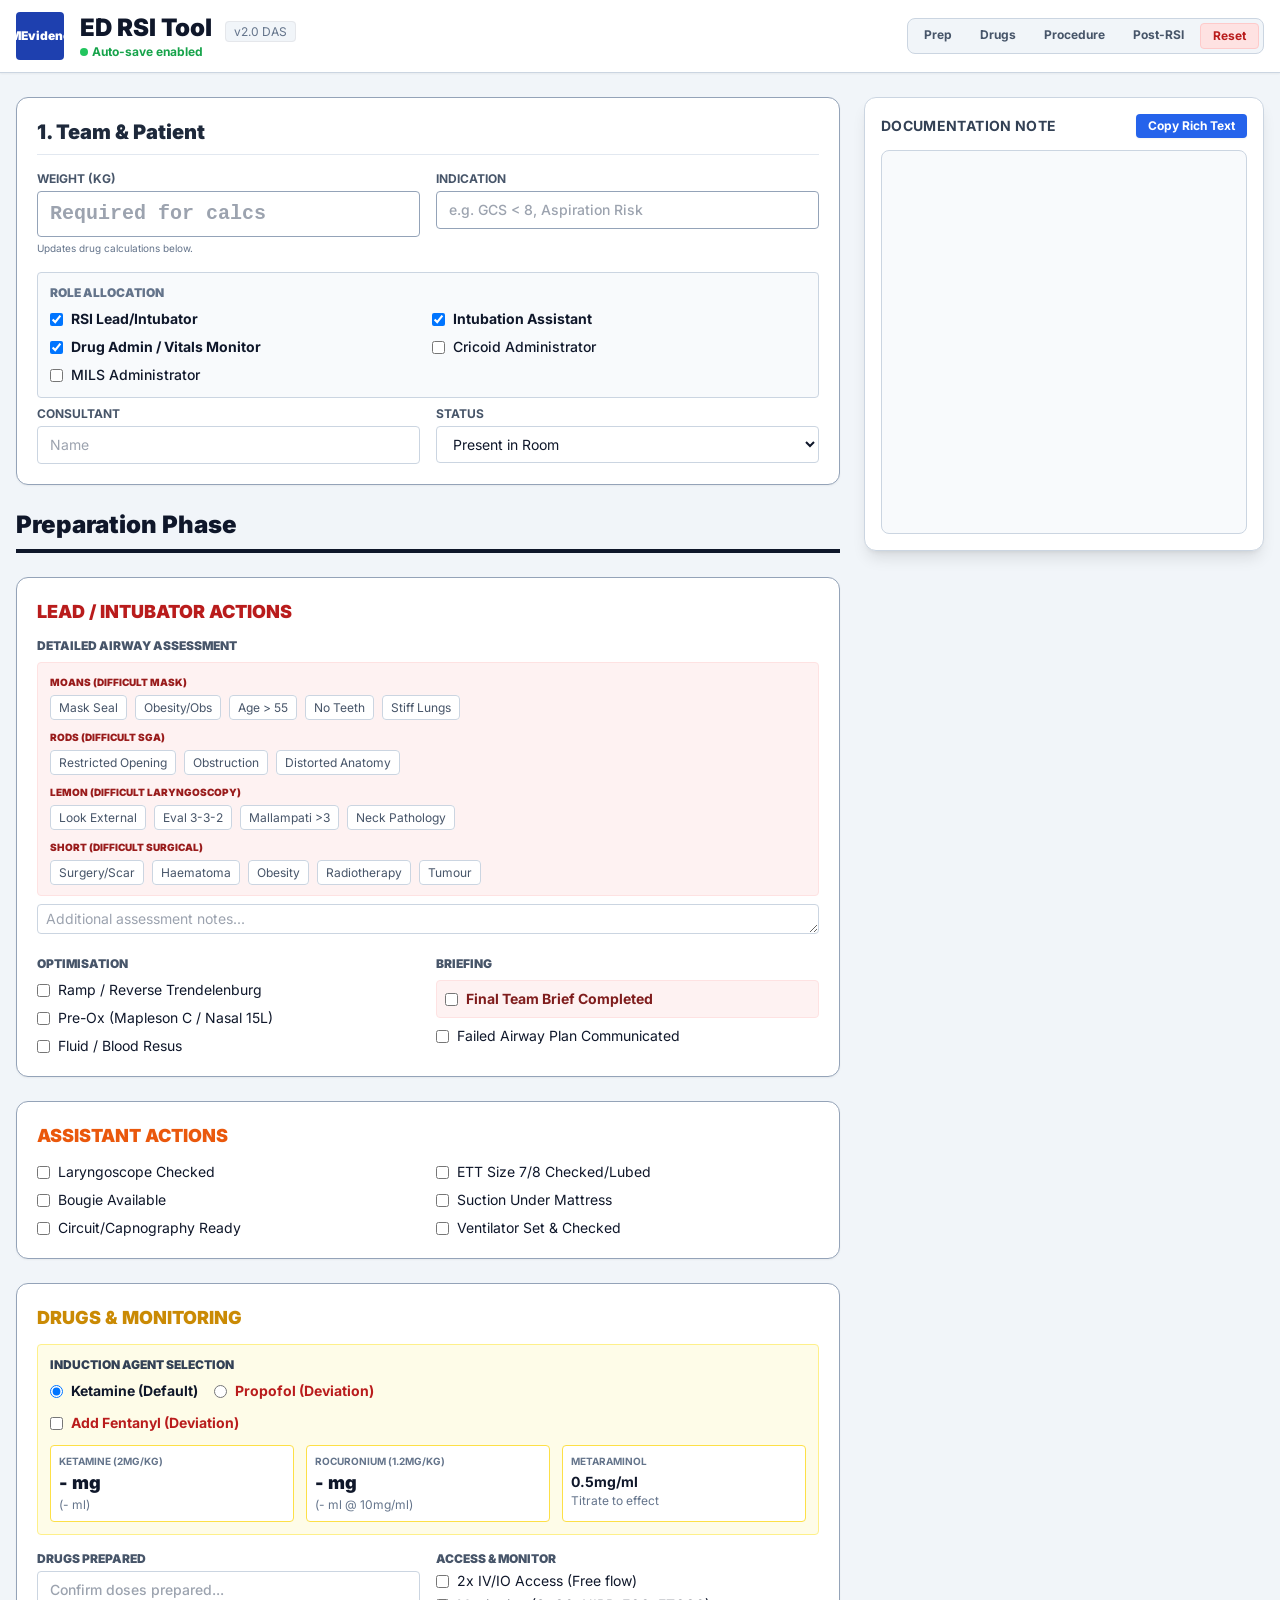
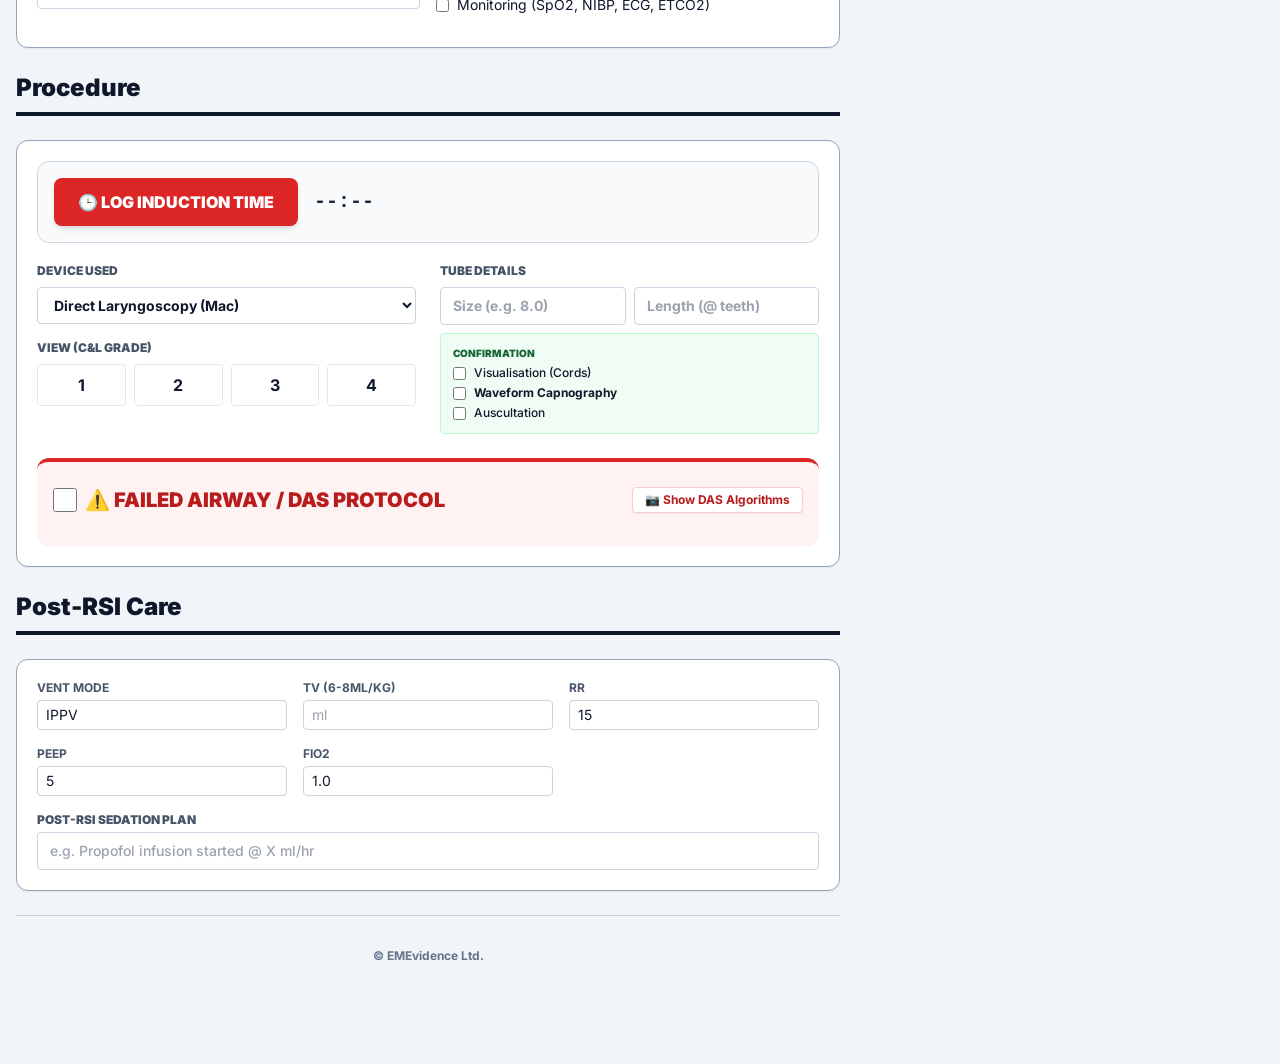
==== rsi-standalone.html @ c64dc811 "feat: add rsi-standalone.html — fully self-contained standalone for SharePoint" ====
<!DOCTYPE html>
<html lang="en-GB">
<head>
    <meta charset="UTF-8">
    <meta name="viewport" content="width=device-width, initial-scale=1.0">
    <title>EMEvidence RSI Documentation Tool v2.0 (DAS 2025)</title>
    
    
    <style>
        body { font-family: 'Inter', sans-serif; }
        /* Custom Scrollbar */
        ::-webkit-scrollbar { width: 8px; }
        ::-webkit-scrollbar-track { background: #f1f1f1; border-radius: 4px; }
        ::-webkit-scrollbar-thumb { background: #64748b; border-radius: 4px; }
        html { scroll-behavior: smooth; }
        
        input, textarea, select { border-color: #94a3b8; outline: none; }
        input:focus, textarea:focus, select:focus { border-color: #2563eb; ring: 2px; box-shadow: 0 0 0 3px rgba(37, 99, 235, 0.2); }

        /* Rich Text Output Styles */
        .rich-output {
            font-family: 'Segoe UI', Tahoma, Geneva, Verdana, sans-serif;
            font-size: 0.85rem;
            line-height: 1.4;
            color: #334155;
            background-color: #f8fafc;
            border: 1px solid #cbd5e1;
            border-radius: 0.5rem;
            padding: 1rem;
            min-height: 24rem;
            overflow-y: auto;
            white-space: pre-wrap; 
        }
        .rich-output strong { font-weight: 800; color: #0f172a; }
        .rich-output u { text-decoration: underline; }

        /* Buttons */
        .std-btn { transition: all 0.1s; border-color: #cbd5e1; background-color: #f8fafc; color: #334155; }
        .std-btn:hover { background-color: #e2e8f0; }
        .std-btn.active { background-color: #2563eb; color: white; border-color: #1d4ed8; font-weight: 800; }

        .toggle-chk:checked + div { background-color: #10b981; color: white; border-color: #059669; }
        .toggle-chk-red:checked + div { background-color: #dc2626; color: white; border-color: #b91c1c; }
        
        /* Time Button */
        .time-btn {
            font-size: 0.75rem;
            padding: 4px 8px;
            border-radius: 4px;
            background: #e2e8f0;
            color: #475569;
            border: 1px solid #cbd5e1;
            cursor: pointer;
            margin-left: 4px;
            display: inline-flex;
            align-items: center;
            gap: 2px;
            transition: all 0.2s;
            font-weight: bold;
        }
        .time-btn:hover { background: #cbd5e1; }
        .time-btn.recorded { background: #dcfce7; color: #166534; border-color: #86efac; font-weight: 800; }

        /* Card Styles matching PDF */
        .card-red { border-left: 8px solid #dc2626; }
        .card-orange { border-left: 8px solid #f97316; }
        .card-yellow { border-left: 8px solid #eab308; }
        .card-blue { border-left: 8px solid #2563eb; }

        /* Custom Checkbox for Airway Grid */
        .airway-chk:checked + span {
            background-color: #fee2e2;
            color: #991b1b;
            border-color: #fca5a5;
            font-weight: bold;
        }

    </style>
<style>

@font-face {
  font-family: 'Inter'; font-style: normal; font-weight: 400 900; font-display: swap;
  src: url('[data-uri]') format('woff2');
  unicode-range: U+0100-02BA, U+02BD-02C5, U+02C7-02CC, U+02CE-02D7, U+02DD-02FF,
    U+0304, U+0308, U+0329, U+1D00-1DBF, U+1E00-1E9F, U+1EF2-1EFF, U+2020,
    U+20A0-20AB, U+20AD-20C0, U+2113, U+2C60-2C7F, U+A720-A7FF;
}
@font-face {
  font-family: 'Inter'; font-style: normal; font-weight: 400 900; font-display: swap;
  src: url('[data-uri]') format('woff2');
  unicode-range: U+0000-00FF, U+0131, U+0152-0153, U+02BB-02BC, U+02C6, U+02DA,
    U+02DC, U+0304, U+0308, U+0329, U+2000-206F, U+20AC, U+2122, U+2191,
    U+2193, U+2212, U+2215, U+FEFF, U+FFFD;
}

*,:after,:before{--tw-border-spacing-x:0;--tw-border-spacing-y:0;--tw-translate-x:0;--tw-translate-y:0;--tw-rotate:0;--tw-skew-x:0;--tw-skew-y:0;--tw-scale-x:1;--tw-scale-y:1;--tw-pan-x: ;--tw-pan-y: ;--tw-pinch-zoom: ;--tw-scroll-snap-strictness:proximity;--tw-gradient-from-position: ;--tw-gradient-via-position: ;--tw-gradient-to-position: ;--tw-ordinal: ;--tw-slashed-zero: ;--tw-numeric-figure: ;--tw-numeric-spacing: ;--tw-numeric-fraction: ;--tw-ring-inset: ;--tw-ring-offset-width:0px;--tw-ring-offset-color:#fff;--tw-ring-color:rgba(59,130,246,.5);--tw-ring-offset-shadow:0 0 #0000;--tw-ring-shadow:0 0 #0000;--tw-shadow:0 0 #0000;--tw-shadow-colored:0 0 #0000;--tw-blur: ;--tw-brightness: ;--tw-contrast: ;--tw-grayscale: ;--tw-hue-rotate: ;--tw-invert: ;--tw-saturate: ;--tw-sepia: ;--tw-drop-shadow: ;--tw-backdrop-blur: ;--tw-backdrop-brightness: ;--tw-backdrop-contrast: ;--tw-backdrop-grayscale: ;--tw-backdrop-hue-rotate: ;--tw-backdrop-invert: ;--tw-backdrop-opacity: ;--tw-backdrop-saturate: ;--tw-backdrop-sepia: ;--tw-contain-size: ;--tw-contain-layout: ;--tw-contain-paint: ;--tw-contain-style: }::backdrop{--tw-border-spacing-x:0;--tw-border-spacing-y:0;--tw-translate-x:0;--tw-translate-y:0;--tw-rotate:0;--tw-skew-x:0;--tw-skew-y:0;--tw-scale-x:1;--tw-scale-y:1;--tw-pan-x: ;--tw-pan-y: ;--tw-pinch-zoom: ;--tw-scroll-snap-strictness:proximity;--tw-gradient-from-position: ;--tw-gradient-via-position: ;--tw-gradient-to-position: ;--tw-ordinal: ;--tw-slashed-zero: ;--tw-numeric-figure: ;--tw-numeric-spacing: ;--tw-numeric-fraction: ;--tw-ring-inset: ;--tw-ring-offset-width:0px;--tw-ring-offset-color:#fff;--tw-ring-color:rgba(59,130,246,.5);--tw-ring-offset-shadow:0 0 #0000;--tw-ring-shadow:0 0 #0000;--tw-shadow:0 0 #0000;--tw-shadow-colored:0 0 #0000;--tw-blur: ;--tw-brightness: ;--tw-contrast: ;--tw-grayscale: ;--tw-hue-rotate: ;--tw-invert: ;--tw-saturate: ;--tw-sepia: ;--tw-drop-shadow: ;--tw-backdrop-blur: ;--tw-backdrop-brightness: ;--tw-backdrop-contrast: ;--tw-backdrop-grayscale: ;--tw-backdrop-hue-rotate: ;--tw-backdrop-invert: ;--tw-backdrop-opacity: ;--tw-backdrop-saturate: ;--tw-backdrop-sepia: ;--tw-contain-size: ;--tw-contain-layout: ;--tw-contain-paint: ;--tw-contain-style: }/*! tailwindcss v3.4.19 | MIT License | https://tailwindcss.com*/*,:after,:before{box-sizing:border-box;border:0 solid #e5e7eb}:after,:before{--tw-content:""}:host,html{line-height:1.5;-webkit-text-size-adjust:100%;-moz-tab-size:4;-o-tab-size:4;tab-size:4;font-family:ui-sans-serif,system-ui,sans-serif,Apple Color Emoji,Segoe UI Emoji,Segoe UI Symbol,Noto Color Emoji;font-feature-settings:normal;font-variation-settings:normal;-webkit-tap-highlight-color:transparent}body{margin:0;line-height:inherit}hr{height:0;color:inherit;border-top-width:1px}abbr:where([title]){-webkit-text-decoration:underline dotted;text-decoration:underline dotted}h1,h2,h3,h4,h5,h6{font-size:inherit;font-weight:inherit}a{color:inherit;text-decoration:inherit}b,strong{font-weight:bolder}code,kbd,pre,samp{font-family:ui-monospace,SFMono-Regular,Menlo,Monaco,Consolas,Liberation Mono,Courier New,monospace;font-feature-settings:normal;font-variation-settings:normal;font-size:1em}small{font-size:80%}sub,sup{font-size:75%;line-height:0;position:relative;vertical-align:baseline}sub{bottom:-.25em}sup{top:-.5em}table{text-indent:0;border-color:inherit;border-collapse:collapse}button,input,optgroup,select,textarea{font-family:inherit;font-feature-settings:inherit;font-variation-settings:inherit;font-size:100%;font-weight:inherit;line-height:inherit;letter-spacing:inherit;color:inherit;margin:0;padding:0}button,select{text-transform:none}button,input:where([type=button]),input:where([type=reset]),input:where([type=submit]){-webkit-appearance:button;background-color:transparent;background-image:none}:-moz-focusring{outline:auto}:-moz-ui-invalid{box-shadow:none}progress{vertical-align:baseline}::-webkit-inner-spin-button,::-webkit-outer-spin-button{height:auto}[type=search]{-webkit-appearance:textfield;outline-offset:-2px}::-webkit-search-decoration{-webkit-appearance:none}::-webkit-file-upload-button{-webkit-appearance:button;font:inherit}summary{display:list-item}blockquote,dd,dl,figure,h1,h2,h3,h4,h5,h6,hr,p,pre{margin:0}fieldset{margin:0}fieldset,legend{padding:0}menu,ol,ul{list-style:none;margin:0;padding:0}dialog{padding:0}textarea{resize:vertical}input::-moz-placeholder,textarea::-moz-placeholder{opacity:1;color:#9ca3af}input::placeholder,textarea::placeholder{opacity:1;color:#9ca3af}[role=button],button{cursor:pointer}:disabled{cursor:default}audio,canvas,embed,iframe,img,object,svg,video{display:block;vertical-align:middle}img,video{max-width:100%;height:auto}[hidden]:where(:not([hidden=until-found])){display:none}.container{width:100%}@media (min-width:640px){.container{max-width:640px}}@media (min-width:768px){.container{max-width:768px}}@media (min-width:1024px){.container{max-width:1024px}}@media (min-width:1280px){.container{max-width:1280px}}@media (min-width:1536px){.container{max-width:1536px}}.sr-only{position:absolute;width:1px;height:1px;padding:0;margin:-1px;overflow:hidden;clip:rect(0,0,0,0);white-space:nowrap;border-width:0}.relative{position:relative}.sticky{position:sticky}.top-0{top:0}.top-24{top:6rem}.z-50{z-index:50}.mx-auto{margin-left:auto;margin-right:auto}.mb-1{margin-bottom:.25rem}.mb-2{margin-bottom:.5rem}.mb-3{margin-bottom:.75rem}.mb-4{margin-bottom:1rem}.mb-5{margin-bottom:1.25rem}.mb-6{margin-bottom:1.5rem}.ml-2{margin-left:.5rem}.mt-1{margin-top:.25rem}.mt-2{margin-top:.5rem}.mt-3{margin-top:.75rem}.mt-6{margin-top:1.5rem}.mt-8{margin-top:2rem}.block{display:block}.flex{display:flex}.grid{display:grid}.hidden{display:none}.h-12{height:3rem}.h-2{height:.5rem}.h-5{height:1.25rem}.h-6{height:1.5rem}.h-auto{height:auto}.w-1\/2{width:50%}.w-12{width:3rem}.w-2{width:.5rem}.w-5{width:1.25rem}.w-6{width:1.5rem}.w-full{width:100%}.flex-1{flex:1 1 0%}@keyframes pulse{50%{opacity:.5}}.animate-pulse{animation:pulse 2s cubic-bezier(.4,0,.6,1) infinite}.cursor-not-allowed{cursor:not-allowed}.cursor-pointer{cursor:pointer}.grid-cols-1{grid-template-columns:repeat(1,minmax(0,1fr))}.grid-cols-2{grid-template-columns:repeat(2,minmax(0,1fr))}.flex-col{flex-direction:column}.flex-wrap{flex-wrap:wrap}.items-center{align-items:center}.justify-center{justify-content:center}.justify-between{justify-content:space-between}.gap-1{gap:.25rem}.gap-2{gap:.5rem}.gap-3{gap:.75rem}.gap-4{gap:1rem}.gap-6{gap:1.5rem}.gap-x-4{-moz-column-gap:1rem;column-gap:1rem}.gap-y-2{row-gap:.5rem}.space-x-1>:not([hidden])~:not([hidden]){--tw-space-x-reverse:0;margin-right:calc(.25rem*var(--tw-space-x-reverse));margin-left:calc(.25rem*(1 - var(--tw-space-x-reverse)))}.space-x-2>:not([hidden])~:not([hidden]){--tw-space-x-reverse:0;margin-right:calc(.5rem*var(--tw-space-x-reverse));margin-left:calc(.5rem*(1 - var(--tw-space-x-reverse)))}.space-y-1>:not([hidden])~:not([hidden]){--tw-space-y-reverse:0;margin-top:calc(.25rem*(1 - var(--tw-space-y-reverse)));margin-bottom:calc(.25rem*var(--tw-space-y-reverse))}.space-y-2>:not([hidden])~:not([hidden]){--tw-space-y-reverse:0;margin-top:calc(.5rem*(1 - var(--tw-space-y-reverse)));margin-bottom:calc(.5rem*var(--tw-space-y-reverse))}.space-y-3>:not([hidden])~:not([hidden]){--tw-space-y-reverse:0;margin-top:calc(.75rem*(1 - var(--tw-space-y-reverse)));margin-bottom:calc(.75rem*var(--tw-space-y-reverse))}.space-y-4>:not([hidden])~:not([hidden]){--tw-space-y-reverse:0;margin-top:calc(1rem*(1 - var(--tw-space-y-reverse)));margin-bottom:calc(1rem*var(--tw-space-y-reverse))}.space-y-6>:not([hidden])~:not([hidden]){--tw-space-y-reverse:0;margin-top:calc(1.5rem*(1 - var(--tw-space-y-reverse)));margin-bottom:calc(1.5rem*var(--tw-space-y-reverse))}.rounded{border-radius:.25rem}.rounded-full{border-radius:9999px}.rounded-lg{border-radius:.5rem}.rounded-xl{border-radius:.75rem}.border{border-width:1px}.border-b{border-bottom-width:1px}.border-b-2{border-bottom-width:2px}.border-b-4{border-bottom-width:4px}.border-l-4{border-left-width:4px}.border-l-8{border-left-width:8px}.border-t{border-top-width:1px}.border-t-4{border-top-width:4px}.border-green-200{--tw-border-opacity:1;border-color:rgb(187 247 208/var(--tw-border-opacity,1))}.border-orange-100{--tw-border-opacity:1;border-color:rgb(255 237 213/var(--tw-border-opacity,1))}.border-orange-500{--tw-border-opacity:1;border-color:rgb(249 115 22/var(--tw-border-opacity,1))}.border-purple-200{--tw-border-opacity:1;border-color:rgb(233 213 255/var(--tw-border-opacity,1))}.border-purple-600{--tw-border-opacity:1;border-color:rgb(147 51 234/var(--tw-border-opacity,1))}.border-red-100{--tw-border-opacity:1;border-color:rgb(254 226 226/var(--tw-border-opacity,1))}.border-red-200{--tw-border-opacity:1;border-color:rgb(254 202 202/var(--tw-border-opacity,1))}.border-red-300{--tw-border-opacity:1;border-color:rgb(252 165 165/var(--tw-border-opacity,1))}.border-red-500{--tw-border-opacity:1;border-color:rgb(239 68 68/var(--tw-border-opacity,1))}.border-red-600{--tw-border-opacity:1;border-color:rgb(220 38 38/var(--tw-border-opacity,1))}.border-slate-200{--tw-border-opacity:1;border-color:rgb(226 232 240/var(--tw-border-opacity,1))}.border-slate-300{--tw-border-opacity:1;border-color:rgb(203 213 225/var(--tw-border-opacity,1))}.border-slate-400{--tw-border-opacity:1;border-color:rgb(148 163 184/var(--tw-border-opacity,1))}.border-slate-900{--tw-border-opacity:1;border-color:rgb(15 23 42/var(--tw-border-opacity,1))}.border-yellow-100{--tw-border-opacity:1;border-color:rgb(254 249 195/var(--tw-border-opacity,1))}.border-yellow-200{--tw-border-opacity:1;border-color:rgb(254 240 138/var(--tw-border-opacity,1))}.border-yellow-300{--tw-border-opacity:1;border-color:rgb(253 224 71/var(--tw-border-opacity,1))}.border-yellow-500{--tw-border-opacity:1;border-color:rgb(234 179 8/var(--tw-border-opacity,1))}.bg-blue-600{--tw-bg-opacity:1;background-color:rgb(37 99 235/var(--tw-bg-opacity,1))}.bg-blue-800{--tw-bg-opacity:1;background-color:rgb(30 64 175/var(--tw-bg-opacity,1))}.bg-green-50{--tw-bg-opacity:1;background-color:rgb(240 253 244/var(--tw-bg-opacity,1))}.bg-green-500{--tw-bg-opacity:1;background-color:rgb(34 197 94/var(--tw-bg-opacity,1))}.bg-green-600{--tw-bg-opacity:1;background-color:rgb(22 163 74/var(--tw-bg-opacity,1))}.bg-purple-50{--tw-bg-opacity:1;background-color:rgb(250 245 255/var(--tw-bg-opacity,1))}.bg-red-100{--tw-bg-opacity:1;background-color:rgb(254 226 226/var(--tw-bg-opacity,1))}.bg-red-50{--tw-bg-opacity:1;background-color:rgb(254 242 242/var(--tw-bg-opacity,1))}.bg-red-600{--tw-bg-opacity:1;background-color:rgb(220 38 38/var(--tw-bg-opacity,1))}.bg-slate-100{--tw-bg-opacity:1;background-color:rgb(241 245 249/var(--tw-bg-opacity,1))}.bg-slate-50{--tw-bg-opacity:1;background-color:rgb(248 250 252/var(--tw-bg-opacity,1))}.bg-white{--tw-bg-opacity:1;background-color:rgb(255 255 255/var(--tw-bg-opacity,1))}.bg-yellow-50{--tw-bg-opacity:1;background-color:rgb(254 252 232/var(--tw-bg-opacity,1))}.p-1{padding:.25rem}.p-2{padding:.5rem}.p-3{padding:.75rem}.p-4{padding:1rem}.p-5{padding:1.25rem}.px-2{padding-left:.5rem;padding-right:.5rem}.px-3{padding-left:.75rem;padding-right:.75rem}.px-4{padding-left:1rem;padding-right:1rem}.px-6{padding-left:1.5rem;padding-right:1.5rem}.py-0\.5{padding-top:.125rem;padding-bottom:.125rem}.py-1{padding-top:.25rem;padding-bottom:.25rem}.py-2{padding-top:.5rem;padding-bottom:.5rem}.py-3{padding-top:.75rem;padding-bottom:.75rem}.py-6{padding-top:1.5rem;padding-bottom:1.5rem}.py-8{padding-top:2rem;padding-bottom:2rem}.pb-10{padding-bottom:2.5rem}.pb-2{padding-bottom:.5rem}.pb-4{padding-bottom:1rem}.pt-2{padding-top:.5rem}.pt-6{padding-top:1.5rem}.text-center{text-align:center}.font-mono{font-family:ui-monospace,SFMono-Regular,Menlo,Monaco,Consolas,Liberation Mono,Courier New,monospace}.text-2xl{font-size:1.5rem;line-height:2rem}.text-\[10px\]{font-size:10px}.text-lg{font-size:1.125rem;line-height:1.75rem}.text-sm{font-size:.875rem;line-height:1.25rem}.text-xl{font-size:1.25rem;line-height:1.75rem}.text-xs{font-size:.75rem;line-height:1rem}.font-black{font-weight:900}.font-bold{font-weight:700}.font-medium{font-weight:500}.font-normal{font-weight:400}.uppercase{text-transform:uppercase}.leading-tight{line-height:1.25}.tracking-wide{letter-spacing:.025em}.text-blue-600{--tw-text-opacity:1;color:rgb(37 99 235/var(--tw-text-opacity,1))}.text-green-600{--tw-text-opacity:1;color:rgb(22 163 74/var(--tw-text-opacity,1))}.text-green-800{--tw-text-opacity:1;color:rgb(22 101 52/var(--tw-text-opacity,1))}.text-orange-500{--tw-text-opacity:1;color:rgb(249 115 22/var(--tw-text-opacity,1))}.text-orange-600{--tw-text-opacity:1;color:rgb(234 88 12/var(--tw-text-opacity,1))}.text-orange-700{--tw-text-opacity:1;color:rgb(194 65 12/var(--tw-text-opacity,1))}.text-purple-600{--tw-text-opacity:1;color:rgb(147 51 234/var(--tw-text-opacity,1))}.text-purple-800{--tw-text-opacity:1;color:rgb(107 33 168/var(--tw-text-opacity,1))}.text-purple-900{--tw-text-opacity:1;color:rgb(88 28 135/var(--tw-text-opacity,1))}.text-red-500{--tw-text-opacity:1;color:rgb(239 68 68/var(--tw-text-opacity,1))}.text-red-600{--tw-text-opacity:1;color:rgb(220 38 38/var(--tw-text-opacity,1))}.text-red-700{--tw-text-opacity:1;color:rgb(185 28 28/var(--tw-text-opacity,1))}.text-red-800{--tw-text-opacity:1;color:rgb(153 27 27/var(--tw-text-opacity,1))}.text-red-900{--tw-text-opacity:1;color:rgb(127 29 29/var(--tw-text-opacity,1))}.text-slate-500{--tw-text-opacity:1;color:rgb(100 116 139/var(--tw-text-opacity,1))}.text-slate-600{--tw-text-opacity:1;color:rgb(71 85 105/var(--tw-text-opacity,1))}.text-slate-700{--tw-text-opacity:1;color:rgb(51 65 85/var(--tw-text-opacity,1))}.text-slate-800{--tw-text-opacity:1;color:rgb(30 41 59/var(--tw-text-opacity,1))}.text-slate-900{--tw-text-opacity:1;color:rgb(15 23 42/var(--tw-text-opacity,1))}.text-white{--tw-text-opacity:1;color:rgb(255 255 255/var(--tw-text-opacity,1))}.text-yellow-600{--tw-text-opacity:1;color:rgb(202 138 4/var(--tw-text-opacity,1))}.text-yellow-700{--tw-text-opacity:1;color:rgb(161 98 7/var(--tw-text-opacity,1))}.underline{text-decoration-line:underline}.antialiased{-webkit-font-smoothing:antialiased;-moz-osx-font-smoothing:grayscale}.opacity-50{opacity:.5}.shadow{--tw-shadow:0 1px 3px 0 rgba(0,0,0,.1),0 1px 2px -1px rgba(0,0,0,.1);--tw-shadow-colored:0 1px 3px 0 var(--tw-shadow-color),0 1px 2px -1px var(--tw-shadow-color)}.shadow,.shadow-lg{box-shadow:var(--tw-ring-offset-shadow,0 0 #0000),var(--tw-ring-shadow,0 0 #0000),var(--tw-shadow)}.shadow-lg{--tw-shadow:0 10px 15px -3px rgba(0,0,0,.1),0 4px 6px -4px rgba(0,0,0,.1);--tw-shadow-colored:0 10px 15px -3px var(--tw-shadow-color),0 4px 6px -4px var(--tw-shadow-color)}.shadow-md{--tw-shadow:0 4px 6px -1px rgba(0,0,0,.1),0 2px 4px -2px rgba(0,0,0,.1);--tw-shadow-colored:0 4px 6px -1px var(--tw-shadow-color),0 2px 4px -2px var(--tw-shadow-color)}.shadow-md,.shadow-sm{box-shadow:var(--tw-ring-offset-shadow,0 0 #0000),var(--tw-ring-shadow,0 0 #0000),var(--tw-shadow)}.shadow-sm{--tw-shadow:0 1px 2px 0 rgba(0,0,0,.05);--tw-shadow-colored:0 1px 2px 0 var(--tw-shadow-color)}.outline{outline-style:solid}.ring{--tw-ring-offset-shadow:var(--tw-ring-inset) 0 0 0 var(--tw-ring-offset-width) var(--tw-ring-offset-color);--tw-ring-shadow:var(--tw-ring-inset) 0 0 0 calc(3px + var(--tw-ring-offset-width)) var(--tw-ring-color);box-shadow:var(--tw-ring-offset-shadow),var(--tw-ring-shadow),var(--tw-shadow,0 0 #0000)}.ring-blue-500{--tw-ring-opacity:1;--tw-ring-color:rgb(59 130 246/var(--tw-ring-opacity,1))}.ring-offset-2{--tw-ring-offset-width:2px}.filter{filter:var(--tw-blur) var(--tw-brightness) var(--tw-contrast) var(--tw-grayscale) var(--tw-hue-rotate) var(--tw-invert) var(--tw-saturate) var(--tw-sepia) var(--tw-drop-shadow)}.transition{transition-property:color,background-color,border-color,text-decoration-color,fill,stroke,opacity,box-shadow,transform,filter,-webkit-backdrop-filter;transition-property:color,background-color,border-color,text-decoration-color,fill,stroke,opacity,box-shadow,transform,filter,backdrop-filter;transition-property:color,background-color,border-color,text-decoration-color,fill,stroke,opacity,box-shadow,transform,filter,backdrop-filter,-webkit-backdrop-filter;transition-timing-function:cubic-bezier(.4,0,.2,1);transition-duration:.15s}.hover\:bg-blue-700:hover{--tw-bg-opacity:1;background-color:rgb(29 78 216/var(--tw-bg-opacity,1))}.hover\:bg-red-100:hover{--tw-bg-opacity:1;background-color:rgb(254 226 226/var(--tw-bg-opacity,1))}.hover\:bg-red-200:hover{--tw-bg-opacity:1;background-color:rgb(254 202 202/var(--tw-bg-opacity,1))}.hover\:bg-red-700:hover{--tw-bg-opacity:1;background-color:rgb(185 28 28/var(--tw-bg-opacity,1))}.hover\:bg-white:hover{--tw-bg-opacity:1;background-color:rgb(255 255 255/var(--tw-bg-opacity,1))}.focus\:ring-2:focus{--tw-ring-offset-shadow:var(--tw-ring-inset) 0 0 0 var(--tw-ring-offset-width) var(--tw-ring-offset-color);--tw-ring-shadow:var(--tw-ring-inset) 0 0 0 calc(2px + var(--tw-ring-offset-width)) var(--tw-ring-color);box-shadow:var(--tw-ring-offset-shadow),var(--tw-ring-shadow),var(--tw-shadow,0 0 #0000)}.focus\:ring-blue-500:focus{--tw-ring-opacity:1;--tw-ring-color:rgb(59 130 246/var(--tw-ring-opacity,1))}.focus\:ring-red-500:focus{--tw-ring-opacity:1;--tw-ring-color:rgb(239 68 68/var(--tw-ring-opacity,1))}.focus\:ring-red-600:focus{--tw-ring-opacity:1;--tw-ring-color:rgb(220 38 38/var(--tw-ring-opacity,1))}.focus\:ring-yellow-500:focus{--tw-ring-opacity:1;--tw-ring-color:rgb(234 179 8/var(--tw-ring-opacity,1))}.active\:scale-95:active{--tw-scale-x:.95;--tw-scale-y:.95;transform:translate(var(--tw-translate-x),var(--tw-translate-y)) rotate(var(--tw-rotate)) skewX(var(--tw-skew-x)) skewY(var(--tw-skew-y)) scaleX(var(--tw-scale-x)) scaleY(var(--tw-scale-y))}@media (min-width:640px){.sm\:w-auto{width:auto}.sm\:grid-cols-2{grid-template-columns:repeat(2,minmax(0,1fr))}.sm\:grid-cols-3{grid-template-columns:repeat(3,minmax(0,1fr))}.sm\:flex-row{flex-direction:row}.sm\:text-left{text-align:left}}@media (min-width:768px){.md\:grid-cols-2{grid-template-columns:repeat(2,minmax(0,1fr))}.md\:text-2xl{font-size:1.5rem;line-height:2rem}}@media (min-width:1024px){.lg\:col-span-5{grid-column:span 5/span 5}.lg\:col-span-7{grid-column:span 7/span 7}.lg\:flex{display:flex}.lg\:grid-cols-12{grid-template-columns:repeat(12,minmax(0,1fr))}}@media (min-width:1280px){.xl\:col-span-4{grid-column:span 4/span 4}.xl\:col-span-8{grid-column:span 8/span 8}}

</style>
</head>
<body class="bg-slate-100 text-slate-900 antialiased pb-10">

    <header class="bg-white shadow-sm sticky top-0 z-50 border-b border-slate-300">
        <div class="container mx-auto px-4 py-3 flex justify-between items-center">
            <div class="flex items-center gap-4">
                <div class="h-12 w-12 bg-blue-800 rounded flex items-center justify-center text-white font-black text-xs">EMEvidence</div>
                <div>
                    <h1 class="text-xl md:text-2xl font-black text-slate-900 leading-tight">ED RSI Tool <span class="text-xs font-normal text-slate-500 bg-slate-100 px-2 py-0.5 rounded border ml-2">v2.0 DAS</span></h1>
                    <p class="text-xs text-green-600 font-bold flex items-center gap-1" id="saveStatus">
                        <span class="w-2 h-2 rounded-full bg-green-500 animate-pulse"></span> Auto-save enabled
                    </p>
                </div>
            </div>
            <nav class="hidden lg:flex space-x-1 bg-slate-100 p-1 rounded-lg text-xs font-bold text-slate-600 border border-slate-300">
                <a href="#sec-prep" class="px-3 py-1 hover:bg-white rounded transition">Prep</a>
                <a href="#sec-drugs" class="px-3 py-1 hover:bg-white rounded transition">Drugs</a>
                <a href="#sec-proc" class="px-3 py-1 hover:bg-white rounded transition">Procedure</a>
                <a href="#sec-post" class="px-3 py-1 hover:bg-white rounded transition">Post-RSI</a>
                <button id="resetData" class="px-3 py-1 bg-red-100 text-red-700 hover:bg-red-200 rounded transition ml-2 border border-red-200">Reset</button>
            </nav>
        </div>
    </header>

    <main class="container mx-auto px-4 py-6">
        <div class="grid grid-cols-1 lg:grid-cols-12 gap-6">
            
            <div class="lg:col-span-7 xl:col-span-8 flex flex-col space-y-6">

                <section class="bg-white p-5 rounded-xl shadow-sm border border-slate-400 card-blue">
                    <h2 class="text-xl font-black text-slate-800 mb-4 border-b border-slate-200 pb-2">1. Team & Patient</h2>
                    
                    <div class="grid grid-cols-1 md:grid-cols-2 gap-4 mb-4">
                        <div>
                            <label class="block text-xs font-bold text-slate-600 uppercase mb-1">Weight (kg)</label>
                            <input type="number" id="weight" class="w-full text-xl font-mono font-black px-3 py-2 border border-slate-400 rounded focus:ring-blue-500" placeholder="Required for calcs">
                            <p class="text-[10px] text-slate-500 mt-1">Updates drug calculations below.</p>
                        </div>
                        <div>
                            <label class="block text-xs font-bold text-slate-600 uppercase mb-1">Indication</label>
                            <input type="text" id="indication" class="w-full px-3 py-2 border border-slate-400 rounded text-sm font-medium" placeholder="e.g. GCS < 8, Aspiration Risk">
                        </div>
                    </div>

                    <div class="bg-slate-50 p-3 rounded border border-slate-300 mb-2">
                        <span class="text-xs font-black text-slate-500 uppercase block mb-2">Role Allocation</span>
                        <div class="grid grid-cols-1 sm:grid-cols-2 gap-2">
                            <label class="flex items-center space-x-2"><input type="checkbox" class="role-chk rounded text-blue-600" value="Team Leader / Intubator" checked><span class="text-sm font-bold">RSI Lead/Intubator</span></label>
                            <label class="flex items-center space-x-2"><input type="checkbox" class="role-chk rounded text-blue-600" value="Intubation Assistant" checked><span class="text-sm font-bold">Intubation Assistant</span></label>
                            <label class="flex items-center space-x-2"><input type="checkbox" class="role-chk rounded text-blue-600" value="Drug Admin / Vitals" checked><span class="text-sm font-bold">Drug Admin / Vitals Monitor</span></label>
                            <label class="flex items-center space-x-2"><input type="checkbox" class="role-chk rounded text-blue-600" value="Cricoid Admin"><span class="text-sm font-medium">Cricoid Administrator</span></label>
                            <label class="flex items-center space-x-2"><input type="checkbox" class="role-chk rounded text-blue-600" value="MILS Admin"><span class="text-sm font-medium">MILS Administrator</span></label>
                        </div>
                    </div>

                    <div class="grid grid-cols-1 md:grid-cols-2 gap-4">
                         <div>
                            <label class="block text-xs font-bold text-slate-600 uppercase mb-1">Consultant</label>
                            <input type="text" id="consultant_name" class="w-full px-3 py-2 border border-slate-300 rounded text-sm" placeholder="Name">
                         </div>
                         <div>
                            <label class="block text-xs font-bold text-slate-600 uppercase mb-1">Status</label>
                            <select id="consultant_status" class="w-full px-3 py-2 border border-slate-300 rounded text-sm bg-white">
                                <option value="Present">Present in Room</option>
                                <option value="Aware">Aware / Fast Bleep</option>
                            </select>
                         </div>
                    </div>
                </section>

                <div id="sec-prep"><h2 class="text-2xl font-black text-slate-900 border-b-4 border-slate-900 pb-2">Preparation Phase</h2></div>

                <section class="bg-white p-5 rounded-xl shadow-sm border border-slate-400 card-red">
                    <h3 class="text-lg font-black text-red-700 mb-3 uppercase">Lead / Intubator Actions</h3>
                    
                    <div class="mb-4">
                        <span class="text-xs font-black text-slate-600 uppercase block mb-2">Detailed Airway Assessment</span>
                        <div class="space-y-3 bg-red-50 p-3 rounded border border-red-100">
                            
                            <div>
                                <span class="text-[10px] font-black text-red-800 uppercase block mb-1">MOANS (Difficult Mask)</span>
                                <div class="flex flex-wrap gap-2">
                                    <label class="cursor-pointer"><input type="checkbox" class="hidden airway-chk" value="Mask Seal"><span class="px-2 py-1 bg-white border border-slate-300 rounded text-xs text-slate-600 transition">Mask Seal</span></label>
                                    <label class="cursor-pointer"><input type="checkbox" class="hidden airway-chk" value="Obesity/Obstruction"><span class="px-2 py-1 bg-white border border-slate-300 rounded text-xs text-slate-600 transition">Obesity/Obs</span></label>
                                    <label class="cursor-pointer"><input type="checkbox" class="hidden airway-chk" value="Age > 55"><span class="px-2 py-1 bg-white border border-slate-300 rounded text-xs text-slate-600 transition">Age > 55</span></label>
                                    <label class="cursor-pointer"><input type="checkbox" class="hidden airway-chk" value="No Teeth"><span class="px-2 py-1 bg-white border border-slate-300 rounded text-xs text-slate-600 transition">No Teeth</span></label>
                                    <label class="cursor-pointer"><input type="checkbox" class="hidden airway-chk" value="Stiff Lungs"><span class="px-2 py-1 bg-white border border-slate-300 rounded text-xs text-slate-600 transition">Stiff Lungs</span></label>
                                </div>
                            </div>

                            <div>
                                <span class="text-[10px] font-black text-red-800 uppercase block mb-1">RODS (Difficult SGA)</span>
                                <div class="flex flex-wrap gap-2">
                                    <label class="cursor-pointer"><input type="checkbox" class="hidden airway-chk" value="Restricted Opening"><span class="px-2 py-1 bg-white border border-slate-300 rounded text-xs text-slate-600 transition">Restricted Opening</span></label>
                                    <label class="cursor-pointer"><input type="checkbox" class="hidden airway-chk" value="Obstruction"><span class="px-2 py-1 bg-white border border-slate-300 rounded text-xs text-slate-600 transition">Obstruction</span></label>
                                    <label class="cursor-pointer"><input type="checkbox" class="hidden airway-chk" value="Distorted Anatomy"><span class="px-2 py-1 bg-white border border-slate-300 rounded text-xs text-slate-600 transition">Distorted Anatomy</span></label>
                                </div>
                            </div>

                            <div>
                                <span class="text-[10px] font-black text-red-800 uppercase block mb-1">LEMON (Difficult Laryngoscopy)</span>
                                <div class="flex flex-wrap gap-2">
                                    <label class="cursor-pointer"><input type="checkbox" class="hidden airway-chk" value="Look Externally"><span class="px-2 py-1 bg-white border border-slate-300 rounded text-xs text-slate-600 transition">Look External</span></label>
                                    <label class="cursor-pointer"><input type="checkbox" class="hidden airway-chk" value="Evaluate 3-3-2"><span class="px-2 py-1 bg-white border border-slate-300 rounded text-xs text-slate-600 transition">Eval 3-3-2</span></label>
                                    <label class="cursor-pointer"><input type="checkbox" class="hidden airway-chk" value="Mallampati > 3"><span class="px-2 py-1 bg-white border border-slate-300 rounded text-xs text-slate-600 transition">Mallampati >3</span></label>
                                    <label class="cursor-pointer"><input type="checkbox" class="hidden airway-chk" value="Neck Pathology"><span class="px-2 py-1 bg-white border border-slate-300 rounded text-xs text-slate-600 transition">Neck Pathology</span></label>
                                </div>
                            </div>

                            <div>
                                <span class="text-[10px] font-black text-red-800 uppercase block mb-1">SHORT (Difficult Surgical)</span>
                                <div class="flex flex-wrap gap-2">
                                    <label class="cursor-pointer"><input type="checkbox" class="hidden airway-chk" value="Surgery/Scarring"><span class="px-2 py-1 bg-white border border-slate-300 rounded text-xs text-slate-600 transition">Surgery/Scar</span></label>
                                    <label class="cursor-pointer"><input type="checkbox" class="hidden airway-chk" value="Haematoma"><span class="px-2 py-1 bg-white border border-slate-300 rounded text-xs text-slate-600 transition">Haematoma</span></label>
                                    <label class="cursor-pointer"><input type="checkbox" class="hidden airway-chk" value="Obesity (Neck)"><span class="px-2 py-1 bg-white border border-slate-300 rounded text-xs text-slate-600 transition">Obesity</span></label>
                                    <label class="cursor-pointer"><input type="checkbox" class="hidden airway-chk" value="Radiotherapy"><span class="px-2 py-1 bg-white border border-slate-300 rounded text-xs text-slate-600 transition">Radiotherapy</span></label>
                                    <label class="cursor-pointer"><input type="checkbox" class="hidden airway-chk" value="Tumour"><span class="px-2 py-1 bg-white border border-slate-300 rounded text-xs text-slate-600 transition">Tumour</span></label>
                                </div>
                            </div>
                        </div>
                        <textarea id="assessment_notes" rows="1" class="w-full mt-2 px-2 py-1 border border-slate-300 rounded text-sm" placeholder="Additional assessment notes..."></textarea>
                    </div>

                    <div class="grid grid-cols-1 sm:grid-cols-2 gap-4">
                        <div class="space-y-2">
                            <span class="text-xs font-black text-slate-600 uppercase block">Optimisation</span>
                            <label class="flex items-center space-x-2"><input type="checkbox" id="opt_pos" class="rounded text-red-600"><span class="text-sm">Ramp / Reverse Trendelenburg</span></label>
                            <label class="flex items-center space-x-2"><input type="checkbox" id="opt_preox" class="rounded text-red-600"><span class="text-sm">Pre-Ox (Mapleson C / Nasal 15L)</span></label>
                            <label class="flex items-center space-x-2"><input type="checkbox" id="opt_fluids" class="rounded text-red-600"><span class="text-sm">Fluid / Blood Resus</span></label>
                        </div>
                        <div class="space-y-2">
                             <span class="text-xs font-black text-slate-600 uppercase block">Briefing</span>
                             <label class="flex items-center space-x-2 bg-red-50 p-2 rounded border border-red-100"><input type="checkbox" id="brief_complete" class="rounded text-red-600"><span class="text-sm font-bold text-red-900">Final Team Brief Completed</span></label>
                             <label class="flex items-center space-x-2"><input type="checkbox" id="brief_plan" class="rounded text-red-600"><span class="text-sm">Failed Airway Plan Communicated</span></label>
                        </div>
                    </div>
                </section>

                <section class="bg-white p-5 rounded-xl shadow-sm border border-slate-400 card-orange">
                    <h3 class="text-lg font-black text-orange-600 mb-3 uppercase">Assistant Actions</h3>
                    <div class="grid grid-cols-2 gap-y-2 gap-x-4">
                        <label class="flex items-center space-x-2"><input type="checkbox" id="kit_laryngo" class="rounded text-orange-500"><span class="text-sm">Laryngoscope Checked</span></label>
                        <label class="flex items-center space-x-2"><input type="checkbox" id="kit_ett" class="rounded text-orange-500"><span class="text-sm">ETT Size 7/8 Checked/Lubed</span></label>
                        <label class="flex items-center space-x-2"><input type="checkbox" id="kit_bougie" class="rounded text-orange-500"><span class="text-sm">Bougie Available</span></label>
                        <label class="flex items-center space-x-2"><input type="checkbox" id="kit_suction" class="rounded text-orange-500"><span class="text-sm">Suction Under Mattress</span></label>
                        <label class="flex items-center space-x-2"><input type="checkbox" id="kit_circuit" class="rounded text-orange-500"><span class="text-sm">Circuit/Capnography Ready</span></label>
                        <label class="flex items-center space-x-2"><input type="checkbox" id="kit_vent" class="rounded text-orange-500"><span class="text-sm">Ventilator Set & Checked</span></label>
                    </div>
                </section>

                <section id="sec-drugs" class="bg-white p-5 rounded-xl shadow-sm border border-slate-400 card-yellow">
                    <h3 class="text-lg font-black text-yellow-600 mb-3 uppercase">Drugs & Monitoring</h3>
                    
                    <div class="bg-yellow-50 p-3 rounded border border-yellow-200 mb-4">
                        <div class="flex justify-between items-center mb-2">
                             <span class="text-xs font-black text-slate-700 uppercase">Induction Agent Selection</span>
                        </div>
                        
                        <div class="flex gap-4 mb-3">
                            <label class="flex items-center space-x-2 cursor-pointer">
                                <input type="radio" name="induction_agent" value="Ketamine" checked class="text-yellow-600 focus:ring-yellow-500">
                                <span class="font-bold text-sm">Ketamine (Default)</span>
                            </label>
                            <label class="flex items-center space-x-2 cursor-pointer">
                                <input type="radio" name="induction_agent" value="Propofol" class="text-red-600 focus:ring-red-500">
                                <span class="font-bold text-sm text-red-700">Propofol (Deviation)</span>
                            </label>
                        </div>
                        
                        <div class="mb-3">
                            <label class="flex items-center space-x-2 cursor-pointer">
                                <input type="checkbox" id="use_fentanyl" class="text-red-600 focus:ring-red-500 rounded">
                                <span class="font-bold text-sm text-red-700">Add Fentanyl (Deviation)</span>
                            </label>
                        </div>

                        <div id="deviation_box" class="hidden bg-red-100 border-l-4 border-red-600 p-3 mb-3">
                            <p class="text-xs font-black text-red-800 uppercase mb-1">⚠️ Guideline Deviation Required</p>
                            <p class="text-xs text-red-700 mb-2">You are using non-standard drugs (Propofol/Fentanyl). Please justify.</p>
                            <input type="text" id="deviation_reason" class="w-full px-2 py-1 border border-red-300 rounded text-sm" placeholder="Reason (e.g. HTN, high ICP, allergy)...">
                        </div>

                        <div class="grid grid-cols-1 sm:grid-cols-3 gap-3">
                            <div class="bg-white p-2 rounded border border-yellow-300">
                                <span class="block text-[10px] text-slate-500 font-bold uppercase" id="lbl_agent">Ketamine (2mg/kg)</span>
                                <span id="calc_agent" class="text-lg font-black text-slate-900">- mg</span>
                                <span id="vol_agent" class="text-xs text-slate-500 block">(- ml)</span>
                            </div>
                            <div class="bg-white p-2 rounded border border-yellow-300">
                                <span class="block text-[10px] text-slate-500 font-bold uppercase">Rocuronium (1.2mg/kg)</span>
                                <span id="calc_roc" class="text-lg font-black text-slate-900">- mg</span>
                                <span id="vol_roc" class="text-xs text-slate-500 block">(- ml @ 10mg/ml)</span>
                            </div>
                            <div class="bg-white p-2 rounded border border-yellow-300">
                                <span class="block text-[10px] text-slate-500 font-bold uppercase">Metaraminol</span>
                                <span class="text-sm font-bold text-slate-900">0.5mg/ml</span>
                                <span class="text-xs text-slate-500 block">Titrate to effect</span>
                            </div>
                        </div>
                    </div>

                    <div class="grid grid-cols-1 sm:grid-cols-2 gap-4 mb-3">
                         <div>
                             <span class="text-xs font-black text-slate-600 uppercase block mb-1">Drugs Prepared</span>
                             <input type="text" id="drugs_given" class="w-full px-3 py-2 border border-slate-300 rounded text-sm font-medium" placeholder="Confirm doses prepared...">
                         </div>
                         <div>
                            <span class="text-xs font-black text-slate-600 uppercase block mb-1">Access & Monitor</span>
                            <div class="space-y-1">
                                <label class="flex items-center space-x-2"><input type="checkbox" id="mon_iv" class="rounded text-yellow-600"><span class="text-sm">2x IV/IO Access (Free flow)</span></label>
                                <label class="flex items-center space-x-2"><input type="checkbox" id="mon_obs" class="rounded text-yellow-600"><span class="text-sm">Monitoring (SpO2, NIBP, ECG, ETCO2)</span></label>
                            </div>
                        </div>
                    </div>
                </section>

                <div id="sec-proc"><h2 class="text-2xl font-black text-slate-900 border-b-4 border-slate-900 pb-2">Procedure</h2></div>

                <section class="bg-white p-5 rounded-xl shadow-sm border border-slate-400">
                    
                    <div class="mb-5 flex flex-col sm:flex-row gap-4 items-center bg-slate-50 p-4 rounded-xl border border-slate-300">
                        <button id="btn-induction-time" class="w-full sm:w-auto py-3 px-6 bg-red-600 hover:bg-red-700 text-white font-black rounded-lg shadow-md active:scale-95 transition">
                            🕒 LOG INDUCTION TIME
                        </button>
                        <div class="flex-1 text-center sm:text-left">
                            <span id="display_induction_time" class="text-xl font-mono font-bold text-slate-800">--:--</span>
                        </div>
                    </div>

                    <div class="grid grid-cols-1 md:grid-cols-2 gap-6 mb-5">
                        <div class="space-y-4">
                            <div>
                                <span class="text-xs font-black text-slate-600 uppercase block mb-2">Device Used</span>
                                <select id="device_type" class="w-full px-3 py-2 border border-slate-300 rounded text-sm font-bold bg-white">
                                    <option value="Direct Laryngoscopy (Mac)">Direct Laryngoscopy (Mac)</option>
                                    <option value="Video - Standard Geometry">Video - Standard Geometry</option>
                                    <option value="Video - Hyperangulated">Video - Hyperangulated</option>
                                </select>
                            </div>
                            <div>
                                <span class="text-xs font-black text-slate-600 uppercase block mb-2">View (C&L Grade)</span>
                                <div class="flex gap-2">
                                    <label class="cursor-pointer flex-1"><input type="radio" name="cl_grade" value="1" class="sr-only toggle-chk"><div class="text-center py-2 border rounded font-bold transition">1</div></label>
                                    <label class="cursor-pointer flex-1"><input type="radio" name="cl_grade" value="2" class="sr-only toggle-chk"><div class="text-center py-2 border rounded font-bold transition">2</div></label>
                                    <label class="cursor-pointer flex-1"><input type="radio" name="cl_grade" value="3" class="sr-only toggle-chk"><div class="text-center py-2 border rounded font-bold transition">3</div></label>
                                    <label class="cursor-pointer flex-1"><input type="radio" name="cl_grade" value="4" class="sr-only toggle-chk"><div class="text-center py-2 border rounded font-bold transition">4</div></label>
                                </div>
                            </div>
                        </div>
                        <div>
                             <span class="text-xs font-black text-slate-600 uppercase block mb-2">Tube Details</span>
                             <div class="flex gap-2 mb-2">
                                 <input type="text" id="tube_size" class="w-1/2 px-3 py-2 border border-slate-300 rounded text-sm font-bold" placeholder="Size (e.g. 8.0)">
                                 <input type="text" id="tube_length" class="w-1/2 px-3 py-2 border border-slate-300 rounded text-sm font-bold" placeholder="Length (@ teeth)">
                             </div>
                             <div class="bg-green-50 p-3 rounded border border-green-200">
                                <h4 class="text-[10px] font-black text-green-800 uppercase mb-1">Confirmation</h4>
                                <div class="space-y-1">
                                     <label class="flex items-center space-x-2"><input type="checkbox" id="conf_vis" class="rounded text-green-600"><span class="text-xs font-medium">Visualisation (Cords)</span></label>
                                     <label class="flex items-center space-x-2"><input type="checkbox" id="conf_etco2" class="rounded text-green-600"><span class="text-xs font-bold">Waveform Capnography</span></label>
                                     <label class="flex items-center space-x-2"><input type="checkbox" id="conf_ausc" class="rounded text-green-600"><span class="text-xs font-medium">Auscultation</span></label>
                                </div>
                            </div>
                        </div>
                    </div>


                    <div class="border-t-4 border-red-600 pt-6 mt-6 bg-red-50 p-4 rounded-xl">
                        <div class="flex justify-between items-center mb-4">
                            <label class="flex items-center space-x-2 cursor-pointer">
                                <input type="checkbox" id="failed_airway" class="w-6 h-6 text-red-600 rounded focus:ring-red-600">
                                <span class="text-xl font-black text-red-700 uppercase">⚠️ Failed Airway / DAS Protocol</span>
                            </label>
                            <button id="toggleAlgoImages" class="text-xs bg-white border border-red-200 text-red-700 font-bold px-3 py-1 rounded shadow-sm hover:bg-red-100">
                                📷 Show DAS Algorithms
                            </button>
                        </div>

                        <div id="algoImages" class="hidden grid grid-cols-1 gap-4 mb-6 border-b-2 border-red-200 pb-4">
                            <div class="bg-white p-2 rounded shadow">
                                <h4 class="font-bold text-center text-slate-700 mb-1">Plan A</h4>
                                <img src="das_plan_a.png" onerror="this.style.display=\'none\'" alt="DAS Plan A" class="w-full h-auto rounded">
                            </div>
                            <div class="bg-white p-2 rounded shadow">
                                <h4 class="font-bold text-center text-slate-700 mb-1">Plan B/C/D</h4>
                                <img src="das_plan_b_c_d.png" onerror="this.style.display=\'none\'" alt="DAS Plan B C D" class="w-full h-auto rounded">
                            </div>
                        </div>

                        <div id="failed_airway_details" class="hidden space-y-4">
                            
                            <div class="bg-white p-3 rounded border-l-8 border-red-500 shadow-sm">
                                <h4 class="font-black text-red-800 uppercase text-sm mb-2">Plan A: Tracheal Intubation (Max 3+1 Attempts)</h4>
                                <div class="grid grid-cols-1 md:grid-cols-2 gap-2 text-sm">
                                    <label class="flex items-center space-x-2"><input type="checkbox" id="das_opt_nmba" class="das-chk rounded text-red-500"><span class="font-medium">Full Neuromuscular Blockade</span></label>
                                    <label class="flex items-center space-x-2"><input type="checkbox" id="das_opt_video" class="das-chk rounded text-red-500"><span class="font-medium">Videolaryngoscopy Used</span></label>
                                    <label class="flex items-center space-x-2"><input type="checkbox" id="das_opt_elm" class="das-chk rounded text-red-500"><span class="font-medium">Ext. Laryngeal Manipulation / Remove Cricoid</span></label>
                                    <label class="flex items-center space-x-2"><input type="checkbox" id="das_opt_bougie" class="das-chk rounded text-red-500"><span class="font-medium">Bougie / Stylet Used</span></label>
                                </div>
                                <div class="mt-3 pt-2 border-t border-red-100">
                                    <label class="flex items-center space-x-2 cursor-pointer">
                                        <input type="checkbox" id="plan_a_failed_confirm" class="w-5 h-5 text-red-700 rounded">
                                        <span class="font-bold text-red-700">❌ Plan A FAILED (Declare Failed Intubation)</span>
                                    </label>
                                </div>
                            </div>

                            <div id="box_plan_b" class="hidden bg-white p-3 rounded border-l-8 border-orange-500 shadow-sm">
                                <h4 class="font-black text-orange-700 uppercase text-sm mb-2">Plan B: SAD Rescue (Max 3 Attempts)</h4>
                                <p class="text-xs text-slate-500 mb-2">Goal: Oxygenation. Use 2nd Gen Device.</p>
                                <div class="grid grid-cols-1 md:grid-cols-2 gap-2 text-sm mb-2">
                                    <input type="text" id="das_sad_type" class="px-2 py-1 border rounded" placeholder="Device Used (e.g. iGel)">
                                    <input type="text" id="das_sad_size" class="px-2 py-1 border rounded" placeholder="Size">
                                </div>
                                <label class="flex items-center space-x-2 mb-2"><input type="checkbox" id="das_sad_conf" class="das-chk rounded text-orange-500"><span class="font-bold text-sm">Ventilation Confirmed (CO2 + Visual)</span></label>
                                
                                <div class="mt-2 pt-2 border-t border-orange-100">
                                    <label class="flex items-center space-x-2 cursor-pointer">
                                        <input type="checkbox" id="plan_b_failed_confirm" class="w-5 h-5 text-orange-700 rounded">
                                        <span class="font-bold text-orange-700">❌ Plan B FAILED (Declare Failed SAD)</span>
                                    </label>
                                </div>
                            </div>

                            <div id="box_plan_c" class="hidden bg-white p-3 rounded border-l-8 border-yellow-500 shadow-sm">
                                <h4 class="font-black text-yellow-700 uppercase text-sm mb-2">Plan C: Facemask Ventilation</h4>
                                <div class="grid grid-cols-1 gap-2 text-sm mb-2">
                                    <label class="flex items-center space-x-2"><input type="checkbox" id="das_c_2person" class="das-chk rounded text-yellow-600"><span class="font-medium">Two-Person Technique</span></label>
                                    <label class="flex items-center space-x-2"><input type="checkbox" id="das_c_adjuncts" class="das-chk rounded text-yellow-600"><span class="font-medium">Adjuncts (OPA/NPA)</span></label>
                                </div>
                                <div class="mt-2 pt-2 border-t border-yellow-100">
                                    <label class="flex items-center space-x-2 cursor-pointer">
                                        <input type="checkbox" id="plan_c_failed_confirm" class="w-5 h-5 text-yellow-700 rounded">
                                        <span class="font-bold text-yellow-700">❌ Plan C FAILED (CICO - Declare Emergency)</span>
                                    </label>
                                </div>
                            </div>

                            <div id="box_plan_d" class="hidden bg-white p-3 rounded border-l-8 border-purple-600 shadow-sm">
                                <h4 class="font-black text-purple-800 uppercase text-sm mb-2">Plan D: eFONA</h4>
                                <div class="bg-purple-50 p-2 rounded border border-purple-200 mb-2">
                                    <p class="text-sm font-bold text-purple-900">EQUIPMENT: Scalpel (Size 10), Bougie, Tube (6.0 mm)</p>
                                </div>
                                <div class="grid grid-cols-1 gap-2 text-sm">
                                    <label class="flex items-center space-x-2"><input type="checkbox" id="das_d_neck" class="das-chk rounded text-purple-600"><span class="font-medium">Neck Extended</span></label>
                                    <label class="flex items-center space-x-2"><input type="checkbox" id="das_d_inc" class="das-chk rounded text-purple-600"><span class="font-medium">Incision & Bougie Inserted</span></label>
                                    <label class="flex items-center space-x-2"><input type="checkbox" id="das_d_tube" class="das-chk rounded text-purple-600"><span class="font-medium">Tube 6.0mm Railroaded</span></label>
                                    <label class="flex items-center space-x-2"><input type="checkbox" id="das_d_conf" class="das-chk rounded text-purple-600"><span class="font-bold">Ventilation Confirmed</span></label>
                                </div>
                            </div>

                        </div>
                    </div>

                </section>

                <div id="sec-post"><h2 class="text-2xl font-black text-slate-900 border-b-4 border-slate-900 pb-2">Post-RSI Care</h2></div>

                <section class="bg-white p-5 rounded-xl shadow-sm border border-slate-400">
                    <div class="grid grid-cols-1 sm:grid-cols-3 gap-4 mb-4">
                         <div><label class="block text-xs font-bold text-slate-600 uppercase mb-1">Vent Mode</label><input type="text" id="vent_mode" class="w-full px-2 py-1 border border-slate-300 rounded text-sm" value="IPPV"></div>
                         <div><label class="block text-xs font-bold text-slate-600 uppercase mb-1">TV (6-8ml/kg)</label><input type="text" id="vent_tv" class="w-full px-2 py-1 border border-slate-300 rounded text-sm" placeholder="ml"></div>
                         <div><label class="block text-xs font-bold text-slate-600 uppercase mb-1">RR</label><input type="text" id="vent_rr" class="w-full px-2 py-1 border border-slate-300 rounded text-sm" value="15"></div>
                         <div><label class="block text-xs font-bold text-slate-600 uppercase mb-1">PEEP</label><input type="text" id="vent_peep" class="w-full px-2 py-1 border border-slate-300 rounded text-sm" value="5"></div>
                         <div><label class="block text-xs font-bold text-slate-600 uppercase mb-1">FiO2</label><input type="text" id="vent_fio2" class="w-full px-2 py-1 border border-slate-300 rounded text-sm" value="1.0"></div>
                    </div>
                    
                    <div>
                        <span class="text-xs font-black text-slate-600 uppercase block mb-1">Post-RSI Sedation Plan</span>
                        <input type="text" id="post_sedation" class="w-full px-3 py-2 border border-slate-300 rounded text-sm font-medium" placeholder="e.g. Propofol infusion started @ X ml/hr">
                    </div>
                </section>

                <footer class="mt-8 py-8 text-center border-t border-slate-300">
                    <p class="text-xs text-slate-500 font-bold mb-1">&copy; EMEvidence Ltd.</p>
                </footer>
            </div>

            <div class="lg:col-span-5 xl:col-span-4 relative">
                <div class="sticky top-24 space-y-6">
                    <section class="bg-white p-4 rounded-xl shadow-lg border border-slate-300">
                        <div class="flex justify-between items-center mb-3">
                            <h2 class="text-sm font-bold text-slate-700 uppercase tracking-wide">Documentation Note</h2>
                            <button id="copyNote" class="px-3 py-1 text-xs font-bold bg-blue-600 text-white rounded hover:bg-blue-700 transition shadow-sm">Copy Rich Text</button>
                        </div>
                        <div id="rsiNoteOutput" contenteditable="true" class="rich-output focus:ring-2 ring-blue-500 ring-offset-2"></div>
                    </section>
                </div>
            </div>

        </div>
    </main>

    <script>

    // Safe storage: uses localStorage when available, falls back to in-memory
    // (localStorage is blocked in sandboxed iframes like SharePoint's srcdoc)
    const _storage = (() => {
        const mem = {};
        try {
            localStorage.setItem('__test__', '1');
            localStorage.removeItem('__test__');
            return localStorage;
        } catch(e) {
            return {
                getItem: k => mem[k] !== undefined ? mem[k] : null,
                setItem: (k, v) => { mem[k] = String(v); },
                removeItem: k => { delete mem[k]; }
            };
        }
    })();

        document.addEventListener('DOMContentLoaded', () => {
            
            // --- DATA STORE ---
            let rsiData = {
                weight: '',
                indication: '',
                consultant: { name: '', status: 'Present' },
                roles: ['Team Leader / Intubator', 'Intubation Assistant', 'Drug Admin / Vitals'],
                prep: {
                    factors: [],
                    notes: '',
                    pos: false, preox: false, fluids: false,
                    briefComplete: false, briefPlan: false
                },
                kit: { laryngo: false, ett: false, bougie: false, suction: false, circuit: false, vent: false },
                drugs: {
                    agent: 'Ketamine',
                    useFentanyl: false,
                    deviationReason: '',
                    given: '',
                    iv: false, obs: false
                },
                procedure: {
                    time: '',
                    device: 'Direct Laryngoscopy (Mac)',
                    grade: '',
                    size: '', length: '',
                    vis: false, etco2: false, ausc: false,
                    // DAS FLAGS
                    failed: false, 
                    planA: false, planB: false, planC: false, planD: false
                },
                post: {
                    mode: 'IPPV', tv: '', rr: '15', peep: '5', fio2: '1.0', sedation: ''
                }
            };

            // --- LOCAL STORAGE ---
            function saveState() {
                _storage.setItem('wmebem_rsi_data_v3', JSON.stringify(rsiData));
            }

            function loadState() {
                const saved = _storage.getItem('wmebem_rsi_data_v3');
                if (saved) {
                    try {
                        const parsed = JSON.parse(saved);
                        // Deep merge basic hack
                        rsiData = { ...rsiData, ...parsed, consultant: {...rsiData.consultant || {}, ...parsed.consultant}, drugs: {...rsiData.drugs || {}, ...parsed.drugs} }; 
                    } catch (e) { console.error("Error loading save data", e); }
                }
                restoreUI();
            }

            function restoreUI() {
                const d = rsiData;
                const setVal = (id, val) => { const el = document.getElementById(id); if(el) el.value = val || ''; };
                const setCheck = (id, val) => { const el = document.getElementById(id); if(el) el.checked = !!val; };

                setVal('weight', d.weight);
                setVal('indication', d.indication);
                setVal('consultant_name', d.consultant.name);
                setVal('consultant_status', d.consultant.status);

                // Roles
                document.querySelectorAll('.role-chk').forEach(chk => {
                    chk.checked = d.roles.includes(chk.value);
                });

                // Airway Factors
                document.querySelectorAll('.airway-chk').forEach(chk => {
                    chk.checked = d.prep.factors.includes(chk.value);
                });
                setVal('assessment_notes', d.prep.notes);
                setCheck('opt_pos', d.prep.pos);
                setCheck('opt_preox', d.prep.preox);
                setCheck('opt_fluids', d.prep.fluids);
                setCheck('brief_complete', d.prep.briefComplete);
                setCheck('brief_plan', d.prep.briefPlan);

                // Kit
                setCheck('kit_laryngo', d.kit.laryngo);
                setCheck('kit_ett', d.kit.ett);
                setCheck('kit_bougie', d.kit.bougie);
                setCheck('kit_suction', d.kit.suction);
                setCheck('kit_circuit', d.kit.circuit);
                setCheck('kit_vent', d.kit.vent);

                // Drugs
                const rAgent = document.querySelector(`input[name="induction_agent"][value="${d.drugs.agent}"]`);
                if(rAgent) rAgent.checked = true;
                setCheck('use_fentanyl', d.drugs.useFentanyl);
                setVal('deviation_reason', d.drugs.deviationReason);
                updateDeviationVisibility();
                updateCalc(d.weight); // Recalc with loaded agent

                setVal('drugs_given', d.drugs.given);
                setCheck('mon_iv', d.drugs.iv);
                setCheck('mon_obs', d.drugs.obs);

                // Procedure
                if(d.procedure.time) {
                    document.getElementById('display_induction_time').innerText = d.procedure.time;
                    document.getElementById('btn-induction-time').classList.add('opacity-50', 'cursor-not-allowed');
                }
                setVal('device_type', d.procedure.device);
                if(d.procedure.grade) {
                    const r = document.querySelector(`input[name="cl_grade"][value="${d.procedure.grade}"]`);
                    if(r) r.checked = true;
                }
                setVal('tube_size', d.procedure.size);
                setVal('tube_length', d.procedure.length);
                setCheck('conf_vis', d.procedure.vis);
                setCheck('conf_etco2', d.procedure.etco2);
                setCheck('conf_ausc', d.procedure.ausc);

                // DAS Logic restore
                setCheck('failed_airway', d.procedure.failed);
                if(d.procedure.failed) document.getElementById('failed_airway_details').classList.remove('hidden');
                
                setCheck('plan_a_failed_confirm', d.procedure.planA);
                if(d.procedure.planA) document.getElementById('box_plan_b').classList.remove('hidden');

                setCheck('plan_b_failed_confirm', d.procedure.planB);
                if(d.procedure.planB) document.getElementById('box_plan_c').classList.remove('hidden');

                setCheck('plan_c_failed_confirm', d.procedure.planC);
                if(d.procedure.planC) document.getElementById('box_plan_d').classList.remove('hidden');

                // Post
                setVal('vent_mode', d.post.mode);
                setVal('vent_tv', d.post.tv);
                setVal('vent_rr', d.post.rr);
                setVal('vent_peep', d.post.peep);
                setVal('vent_fio2', d.post.fio2);
                setVal('post_sedation', d.post.sedation);

                updateNote();
            }

            // --- CALCULATOR & DRUG LOGIC ---
            function updateDeviationVisibility() {
                const isPropofol = rsiData.drugs.agent === 'Propofol';
                const hasFentanyl = rsiData.drugs.useFentanyl;
                const devBox = document.getElementById('deviation_box');
                
                if (isPropofol || hasFentanyl) {
                    devBox.classList.remove('hidden');
                } else {
                    devBox.classList.add('hidden');
                }
            }

            function updateCalc(w) {
                const kg = parseFloat(w);
                const agent = rsiData.drugs.agent;
                
                // Update Label
                const lblAgent = document.getElementById('lbl_agent');
                const calcAgent = document.getElementById('calc_agent');
                const volAgent = document.getElementById('vol_agent');

                if (agent === 'Ketamine') {
                    lblAgent.innerText = 'Ketamine (2mg/kg)';
                } else {
                    lblAgent.innerText = 'Propofol (1.5mg/kg)';
                }

                if(!isNaN(kg) && kg > 0) {
                    // Agent Calc
                    let dose, vol, conc;
                    if (agent === 'Ketamine') {
                        dose = Math.round(kg * 2);
                        conc = 10;
                        vol = (dose / conc).toFixed(1);
                        volAgent.innerText = `(${vol} ml @ 10mg/ml)`;
                    } else {
                        // Propofol ~1.5mg/kg usually 10mg/ml
                        dose = Math.round(kg * 1.5);
                        conc = 10;
                        vol = (dose / conc).toFixed(1);
                        volAgent.innerText = `(${vol} ml @ 10mg/ml)`;
                    }
                    calcAgent.innerText = `${dose} mg`;

                    // Rocuronium 1.2mg/kg (10mg/ml)
                    const rocDose = Math.round(kg * 1.2);
                    const rocVol = (rocDose / 10).toFixed(1);
                    document.getElementById('calc_roc').innerText = `${rocDose} mg`;
                    document.getElementById('vol_roc').innerText = `(${rocVol} ml @ 10mg/ml)`;

                    // TV
                    const tvMin = Math.round(kg * 6);
                    const tvMax = Math.round(kg * 8);
                    document.getElementById('vent_tv').placeholder = `${tvMin}-${tvMax} ml`;
                } else {
                    calcAgent.innerText = `- mg`;
                    volAgent.innerText = `(- ml)`;
                    document.getElementById('calc_roc').innerText = `- mg`;
                    document.getElementById('vol_roc').innerText = `(- ml)`;
                }
            }

            // --- NOTE GENERATOR ---
            function updateNote() {
                const d = rsiData;
                let h = `<strong>Emergency Department RSI Procedure Note</strong><br>`;
                
                // Indication & Demographics
                h += `<strong>Indication:</strong> ${d.indication || 'Not specified'}.<br>`;
                if(d.weight) h += `Patient Weight: ${d.weight} kg.<br>`;
                
                // Consultant
                if(d.consultant.name) {
                    h += `<strong>Consultant:</strong> ${d.consultant.name} (${d.consultant.status}).<br>`;
                }

                // Team
                if(d.roles.length) h += `<strong>Team:</strong> ${d.roles.join(', ')}.<br>`;
                
                // Prep
                h += `<br><strong>Preparation (Checklist Complete):</strong><br>`;
                
                if(d.prep.factors.length > 0) {
                    h += `- Airway Assessment (Positives): ${d.prep.factors.join(', ')}. `;
                } else {
                    h += `- Airway Assessment: No specific difficult airway factors anticipated. `;
                }
                if(d.prep.notes) h += `(${d.prep.notes})`;
                h+= `<br>`;
                
                let opt = [];
                if(d.prep.pos) opt.push('Positioned (Ramp/Trend)');
                if(d.prep.preox) opt.push('Pre-oxygenated');
                if(d.prep.fluids) opt.push('Optimised (Fluids)');
                if(opt.length) h += `- Optimisation: ${opt.join(', ')}.<br>`;
                
                if(d.prep.briefComplete) h += `- <strong>Final Team Brief Completed.</strong> Failed airway plan communicated.<br>`;

                // Drugs / Access
                h += `- Access & Monitoring: ${d.drugs.iv ? '2x IV/IO confirmed' : 'Access unchecked'}, ${d.drugs.obs ? 'Full monitoring attached' : 'Monitoring unchecked'}.<br>`;
                if(d.drugs.given) h += `<strong>Drugs Administered:</strong> ${d.drugs.given}.<br>`;

                // Deviation Note
                if (d.drugs.agent === 'Propofol' || d.drugs.useFentanyl) {
                    h += `<strong>NOTE:</strong> Non-standard induction agents used. Justification: ${d.drugs.deviationReason || 'None documented'}.<br>`;
                }

                // Procedure
                h += `<br><strong>Procedure:</strong><br>`;
                if(d.procedure.time) h += `Induction Time: ${d.procedure.time}<br>`;
                
                h += `Device: <strong>${d.procedure.device}</strong>.<br>`;

                if(d.procedure.grade || d.procedure.size) {
                    h += `Laryngoscopy: Grade ${d.procedure.grade || '-'}. Tube Size: ${d.procedure.size || '-'} mm ID (Length: ${d.procedure.length || '-'} cm @ teeth).<br>`;
                }
                
                let conf = [];
                if(d.procedure.vis) conf.push('Cords Visualised');
                if(d.procedure.etco2) conf.push('Waveform Capnography');
                if(d.procedure.ausc) conf.push('Auscultation');
                if(conf.length) h += `Confirmation: ${conf.join(', ')}.<br>`;
                
                // DAS LOGIC
                if(document.getElementById('failed_airway').checked) {
                    h += `<br><div style="border-left: 4px solid red; padding-left: 8px; margin-top: 8px;">`;
                    h += `<strong>⚠️ DAS DIFFICULT AIRWAY ALGORITHM ACTIVATED</strong><br>`;

                    // Plan A details
                    if(document.getElementById('plan_a_failed_confirm').checked) {
                        h += `<strong>PLAN A FAILED (Intubation):</strong> `;
                        let aOpts = [];
                        if(document.getElementById('das_opt_nmba').checked) aOpts.push('Full NMBA');
                        if(document.getElementById('das_opt_video').checked) aOpts.push('Video Laryngoscopy');
                        if(document.getElementById('das_opt_elm').checked) aOpts.push('ELM/Cricoid Off');
                        if(document.getElementById('das_opt_bougie').checked) aOpts.push('Bougie');
                        h += `Attempts exhausted. Optimisation: ${aOpts.join(', ')}.<br>`;
                    }

                    // Plan B details
                    if(document.getElementById('plan_b_failed_confirm').checked) {
                        const sadDev = document.getElementById('das_sad_type').value || 'SAD';
                        const sadSize = document.getElementById('das_sad_size').value || '?';
                        h += `<strong>PLAN B FAILED (SAD Rescue):</strong> Device: ${sadDev} (Size ${sadSize}). Ventilation attempt failed.<br>`;
                    } else if (document.getElementById('plan_a_failed_confirm').checked) {
                        // Plan A failed but B didn't fail (meaning B succeeded)
                        const sadDev = document.getElementById('das_sad_type').value || 'SAD';
                        h += `<strong>PLAN B SUCCESS:</strong> Rescue oxygenation established with ${sadDev}.<br>`;
                    }

                    // Plan C details
                    if(document.getElementById('plan_c_failed_confirm').checked) {
                        h += `<strong>PLAN C FAILED (Facemask):</strong> 2-person technique failed. <strong>CICO DECLARED.</strong><br>`;
                    }

                    // Plan D details
                    if(document.getElementById('box_plan_d') && !document.getElementById('box_plan_d').classList.contains('hidden')) {
                        h += `<strong>PLAN D (eFONA) INITIATED:</strong> Scalpel/Bougie/Tube technique.<br>`;
                        if(document.getElementById('das_d_conf').checked) h += `<strong>SUCCESS:</strong> Tracheal ventilation confirmed via FONA.<br>`;
                    }
                    
                    h += `</div>`;
                }

                // Post
                h += `<br><strong>Post-Intubation Care:</strong><br>`;
                h += `Ventilator: Mode ${d.post.mode}, TV ${d.post.tv}ml, RR ${d.post.rr}, PEEP ${d.post.peep}, FiO2 ${d.post.fio2}.<br>`;
                if(d.post.sedation) h += `Sedation: ${d.post.sedation}.<br>`;

                document.getElementById('rsiNoteOutput').innerHTML = h;
                saveState();
            }

            // --- EVENT LISTENERS ---
            
            // Weight & Consultant
            document.getElementById('weight').addEventListener('input', e => {
                rsiData.weight = e.target.value;
                updateCalc(e.target.value);
                updateNote();
            });
            document.getElementById('indication').addEventListener('input', e => { rsiData.indication = e.target.value; updateNote(); });
            document.getElementById('consultant_name').addEventListener('input', e => { rsiData.consultant.name = e.target.value; updateNote(); });
            document.getElementById('consultant_status').addEventListener('change', e => { rsiData.consultant.status = e.target.value; updateNote(); });

            // Roles
            document.querySelectorAll('.role-chk').forEach(chk => chk.addEventListener('change', e => {
                if(e.target.checked) rsiData.roles.push(e.target.value);
                else rsiData.roles = rsiData.roles.filter(x => x !== e.target.value);
                updateNote();
            }));

            // Airway Checks
            document.querySelectorAll('.airway-chk').forEach(chk => chk.addEventListener('change', e => {
                if(e.target.checked) rsiData.prep.factors.push(e.target.value);
                else rsiData.prep.factors = rsiData.prep.factors.filter(x => x !== e.target.value);
                updateNote();
            }));
            document.getElementById('assessment_notes').addEventListener('input', e => { rsiData.prep.notes = e.target.value; updateNote(); });

            // Optimization
            const bindChk = (id, obj, key) => {
                document.getElementById(id).addEventListener('change', e => {
                    obj[key] = e.target.checked;
                    updateNote();
                });
            };
            bindChk('opt_pos', rsiData.prep, 'pos');
            bindChk('opt_preox', rsiData.prep, 'preox');
            bindChk('opt_fluids', rsiData.prep, 'fluids');
            bindChk('brief_complete', rsiData.prep, 'briefComplete');
            bindChk('brief_plan', rsiData.prep, 'briefPlan');

            // Kit
            bindChk('kit_laryngo', rsiData.kit, 'laryngo');
            bindChk('kit_ett', rsiData.kit, 'ett');
            bindChk('kit_bougie', rsiData.kit, 'bougie');
            bindChk('kit_suction', rsiData.kit, 'suction');
            bindChk('kit_circuit', rsiData.kit, 'circuit');
            bindChk('kit_vent', rsiData.kit, 'vent');

            // Drugs
            document.querySelectorAll('input[name="induction_agent"]').forEach(r => r.addEventListener('change', e => {
                rsiData.drugs.agent = e.target.value;
                updateDeviationVisibility();
                updateCalc(rsiData.weight);
                updateNote();
            }));
            document.getElementById('use_fentanyl').addEventListener('change', e => {
                rsiData.drugs.useFentanyl = e.target.checked;
                updateDeviationVisibility();
                updateNote();
            });
            document.getElementById('deviation_reason').addEventListener('input', e => { rsiData.drugs.deviationReason = e.target.value; updateNote(); });
            
            document.getElementById('drugs_given').addEventListener('input', e => { rsiData.drugs.given = e.target.value; updateNote(); });
            bindChk('mon_iv', rsiData.drugs, 'iv');
            bindChk('mon_obs', rsiData.drugs, 'obs');

            // Procedure
            document.getElementById('btn-induction-time').addEventListener('click', e => {
                const now = new Date().toLocaleTimeString('en-GB', { hour: '2-digit', minute: '2-digit' });
                rsiData.procedure.time = now;
                document.getElementById('display_induction_time').innerText = now;
                e.target.classList.add('opacity-50', 'cursor-not-allowed');
                updateNote();
            });
            document.getElementById('device_type').addEventListener('change', e => { rsiData.procedure.device = e.target.value; updateNote(); });
            document.querySelectorAll('input[name="cl_grade"]').forEach(r => r.addEventListener('change', e => { rsiData.procedure.grade = e.target.value; updateNote(); }));
            document.getElementById('tube_size').addEventListener('input', e => { rsiData.procedure.size = e.target.value; updateNote(); });
            document.getElementById('tube_length').addEventListener('input', e => { rsiData.procedure.length = e.target.value; updateNote(); });
            bindChk('conf_vis', rsiData.procedure, 'vis');
            bindChk('conf_etco2', rsiData.procedure, 'etco2');
            bindChk('conf_ausc', rsiData.procedure, 'ausc');

            // DAS LOGIC HANDLERS
            document.getElementById('failed_airway').addEventListener('change', e => {
                rsiData.procedure.failed = e.target.checked;
                document.getElementById('failed_airway_details').classList.toggle('hidden', !e.target.checked);
                updateNote();
            });

            // DAS Image Toggle
            const toggleBtn = document.getElementById('toggleAlgoImages');
            if(toggleBtn) {
                toggleBtn.addEventListener('click', (e) => {
                    e.preventDefault();
                    const imgBox = document.getElementById('algoImages');
                    imgBox.classList.toggle('hidden');
                    toggleBtn.innerText = imgBox.classList.contains('hidden') ? '📷 Show DAS Algorithms' : '🙈 Hide Images';
                });
            }
            
            // Progressive Failure
            const planAFail = document.getElementById('plan_a_failed_confirm');
            const planBFail = document.getElementById('plan_b_failed_confirm');
            const planCFail = document.getElementById('plan_c_failed_confirm');
            const boxB = document.getElementById('box_plan_b');
            const boxC = document.getElementById('box_plan_c');
            const boxD = document.getElementById('box_plan_d');

            if(planAFail) {
                planAFail.addEventListener('change', (e) => {
                    if(e.target.checked) {
                        boxB.classList.remove('hidden');
                        rsiData.procedure.planA = true; 
                    } else {
                        boxB.classList.add('hidden');
                        boxC.classList.add('hidden');
                        boxD.classList.add('hidden');
                        planBFail.checked = false;
                        planCFail.checked = false;
                        rsiData.procedure.planA = false; 
                    }
                    updateNote();
                });
            }

            if(planBFail) {
                planBFail.addEventListener('change', (e) => {
                    if(e.target.checked) {
                        boxC.classList.remove('hidden');
                        rsiData.procedure.planB = true;
                    } else {
                        boxC.classList.add('hidden');
                        boxD.classList.add('hidden');
                        planCFail.checked = false;
                        rsiData.procedure.planB = false;
                    }
                    updateNote();
                });
            }

            if(planCFail) {
                planCFail.addEventListener('change', (e) => {
                    if(e.target.checked) {
                        boxD.classList.remove('hidden');
                        rsiData.procedure.planC = true;
                    } else {
                        boxD.classList.add('hidden');
                        rsiData.procedure.planC = false;
                    }
                    updateNote();
                });
            }
            
            // DAS Data Binding (Simple Checkboxes)
            const bindDas = (id) => document.getElementById(id).addEventListener('change', updateNote);
            ['das_opt_nmba', 'das_opt_video', 'das_opt_elm', 'das_opt_bougie', 
             'das_sad_conf', 'das_c_2person', 'das_c_adjuncts',
             'das_d_neck', 'das_d_inc', 'das_d_tube', 'das_d_conf'].forEach(bindDas);
            
            document.getElementById('das_sad_type').addEventListener('input', updateNote);
            document.getElementById('das_sad_size').addEventListener('input', updateNote);


            // Post
            document.getElementById('vent_mode').addEventListener('input', e => { rsiData.post.mode = e.target.value; updateNote(); });
            document.getElementById('vent_tv').addEventListener('input', e => { rsiData.post.tv = e.target.value; updateNote(); });
            document.getElementById('vent_rr').addEventListener('input', e => { rsiData.post.rr = e.target.value; updateNote(); });
            document.getElementById('vent_peep').addEventListener('input', e => { rsiData.post.peep = e.target.value; updateNote(); });
            document.getElementById('vent_fio2').addEventListener('input', e => { rsiData.post.fio2 = e.target.value; updateNote(); });
            document.getElementById('post_sedation').addEventListener('input', e => { rsiData.post.sedation = e.target.value; updateNote(); });


            // Copy Function
            document.getElementById('copyNote').addEventListener('click', async () => {
                const el = document.getElementById('rsiNoteOutput');
                try {
                    const htmlBlob = new Blob([el.innerHTML], { type: 'text/html' });
                    const textBlob = new Blob([el.innerText], { type: 'text/plain' });
                    await navigator.clipboard.write([
                        new ClipboardItem({ 'text/html': htmlBlob, 'text/plain': textBlob })
                    ]);
                    const btn = document.getElementById('copyNote');
                    const orig = btn.innerText;
                    btn.innerText = '✅ Copied!';
                    btn.classList.replace('bg-blue-600', 'bg-green-600');
                    setTimeout(() => {
                        btn.innerText = orig;
                        btn.classList.replace('bg-green-600', 'bg-blue-600');
                    }, 2000);
                } catch (err) { alert("Copy failed."); }
            });

            // Reset
            document.getElementById('resetData').addEventListener('click', () => {
                if(confirm('Clear all data?')) {\n                    _storage.removeItem('wmebem_rsi_data_v3');
                    location.reload();
                }
            });

            loadState();
        });
    </script>
</body>
</html>
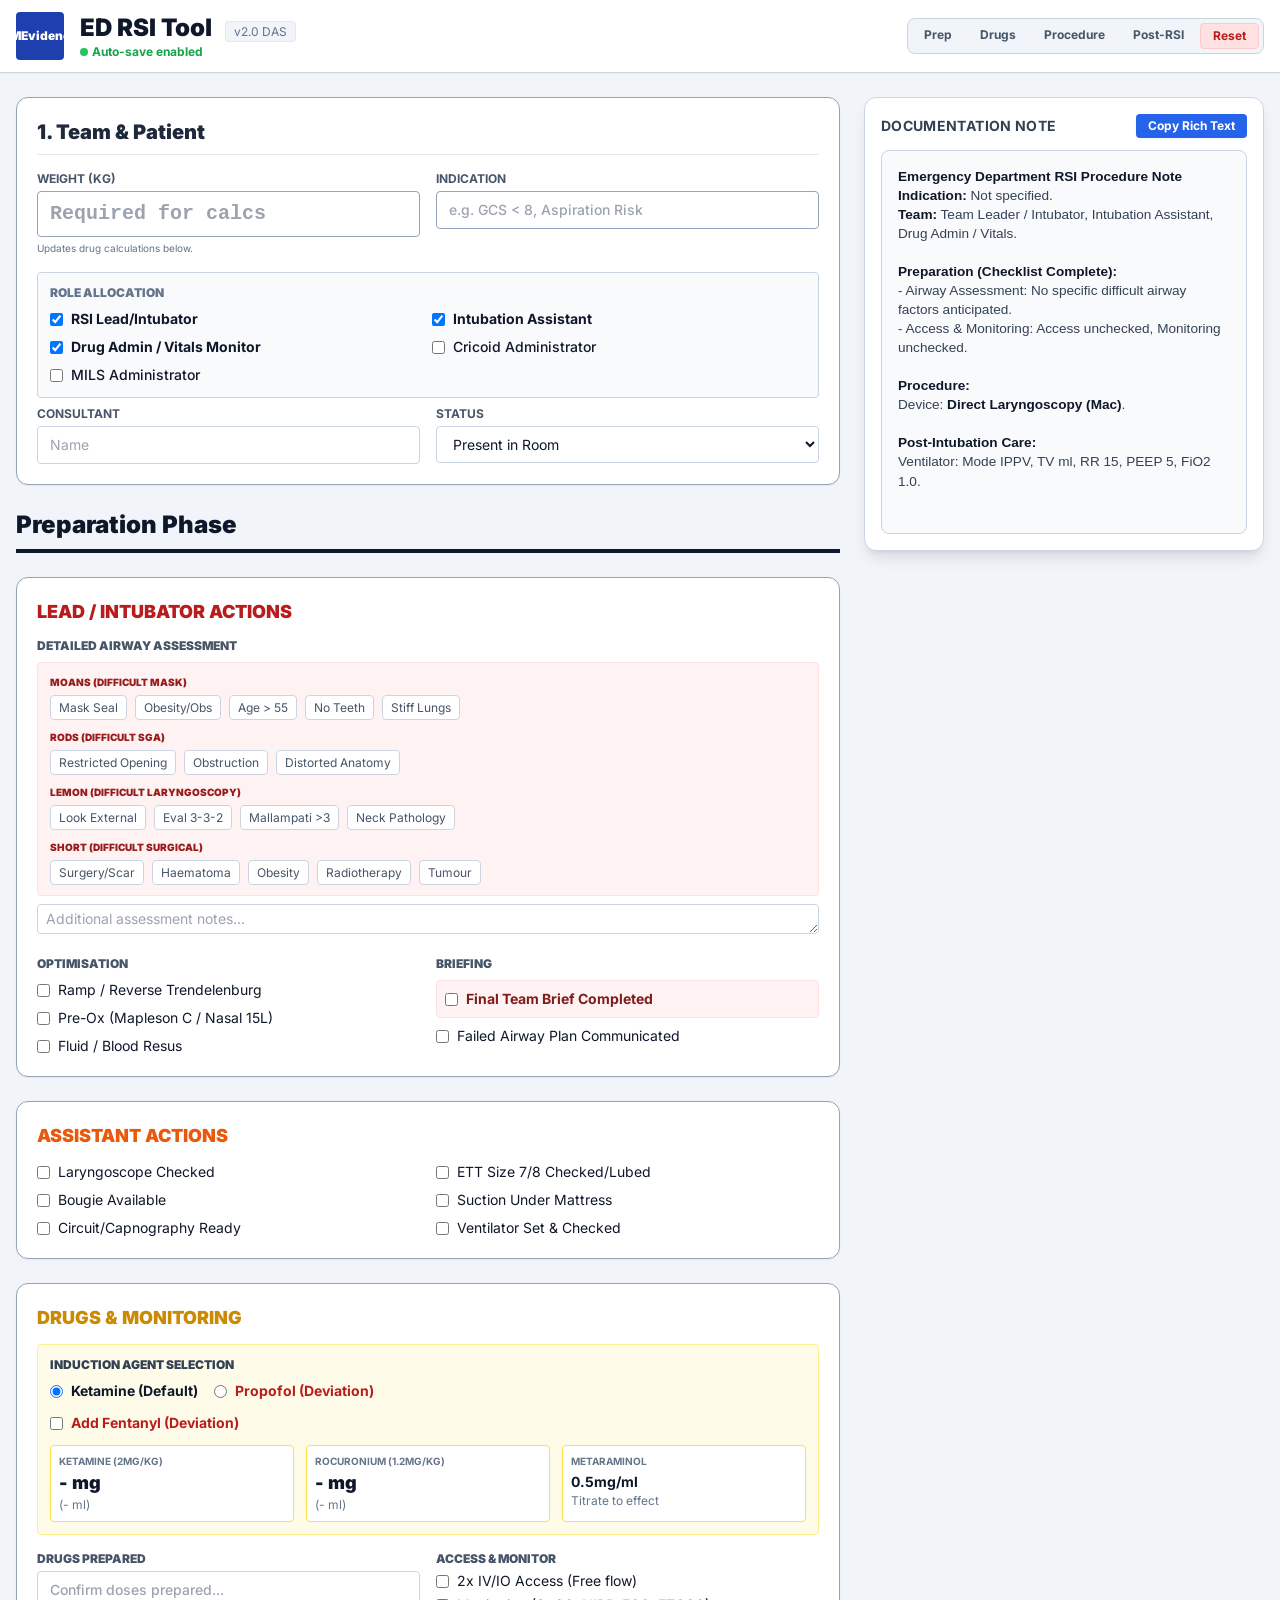
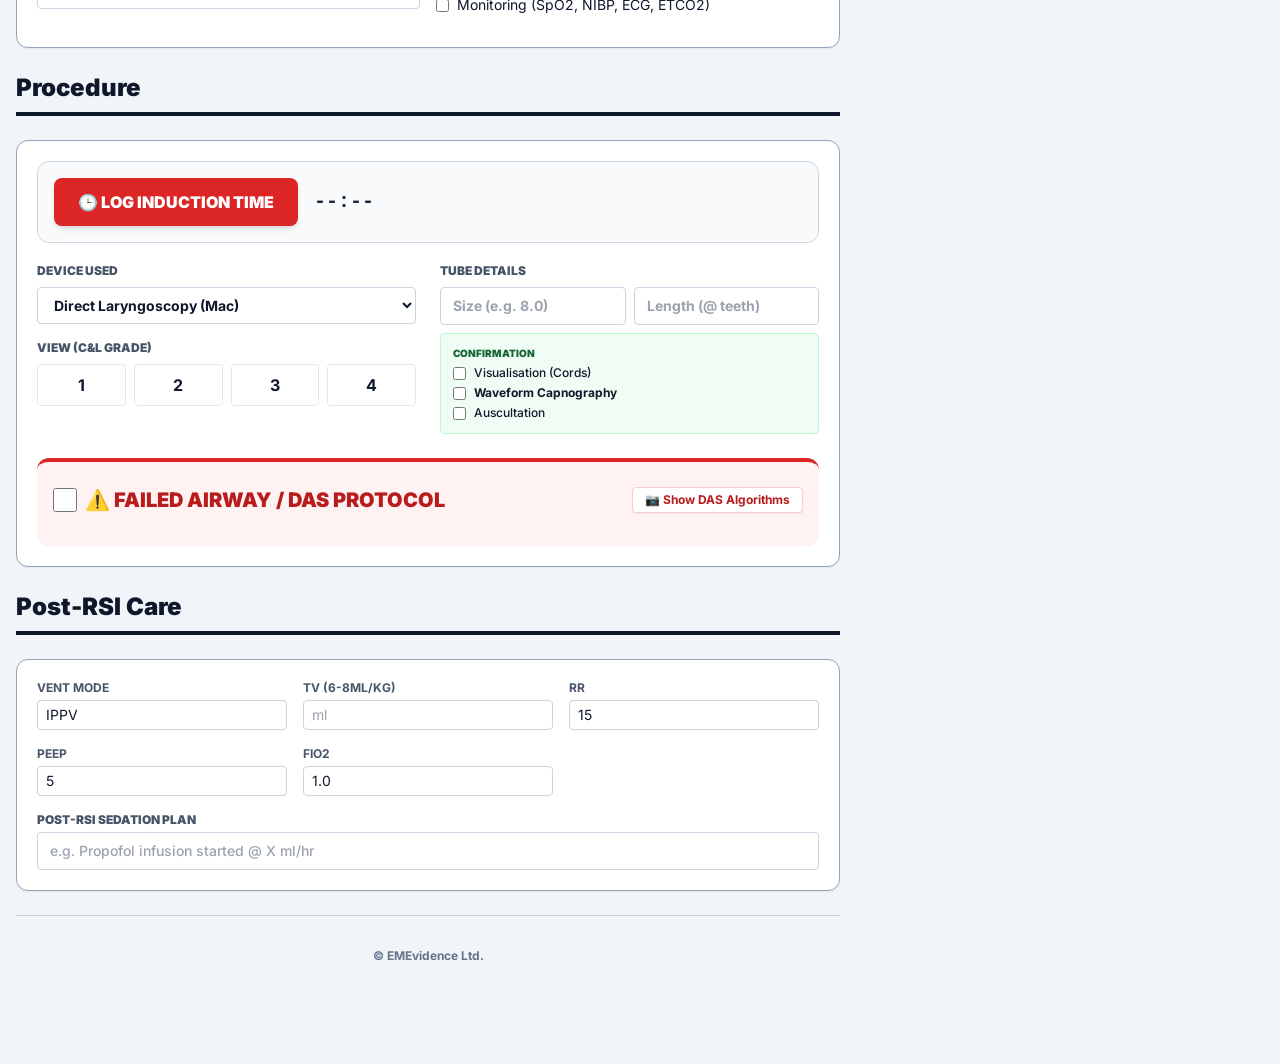
==== commit 97d45ca3: "fix: rebuilt standalone — service worker removed, regex fix, confirm() fixed, _storage injected" ====
--- a/rsi-standalone.html
+++ b/rsi-standalone.html
@@ -78,20 +78,12 @@
     </style>
 <style>
 
-@font-face {
-  font-family: 'Inter'; font-style: normal; font-weight: 400 900; font-display: swap;
-  src: url('[data-uri]') format('woff2');
-  unicode-range: U+0100-02BA, U+02BD-02C5, U+02C7-02CC, U+02CE-02D7, U+02DD-02FF,
-    U+0304, U+0308, U+0329, U+1D00-1DBF, U+1E00-1E9F, U+1EF2-1EFF, U+2020,
-    U+20A0-20AB, U+20AD-20C0, U+2113, U+2C60-2C7F, U+A720-A7FF;
-}
-@font-face {
-  font-family: 'Inter'; font-style: normal; font-weight: 400 900; font-display: swap;
-  src: url('[data-uri]') format('woff2');
-  unicode-range: U+0000-00FF, U+0131, U+0152-0153, U+02BB-02BC, U+02C6, U+02DA,
-    U+02DC, U+0304, U+0308, U+0329, U+2000-206F, U+20AC, U+2122, U+2191,
-    U+2193, U+2212, U+2215, U+FEFF, U+FFFD;
-}
+@font-face {font-family:'Inter';font-style:normal;font-weight:400 900;font-display:swap;
+  src:url('[data-uri]') format('woff2');
+  unicode-range:U+0100-02BA,U+02BD-02C5,U+02C7-02CC,U+02CE-02D7,U+02DD-02FF,U+0304,U+0308,U+0329,U+1D00-1DBF,U+1E00-1E9F,U+1EF2-1EFF,U+2020,U+20A0-20AB,U+20AD-20C0,U+2113,U+2C60-2C7F,U+A720-A7FF;}
+@font-face {font-family:'Inter';font-style:normal;font-weight:400 900;font-display:swap;
+  src:url('[data-uri]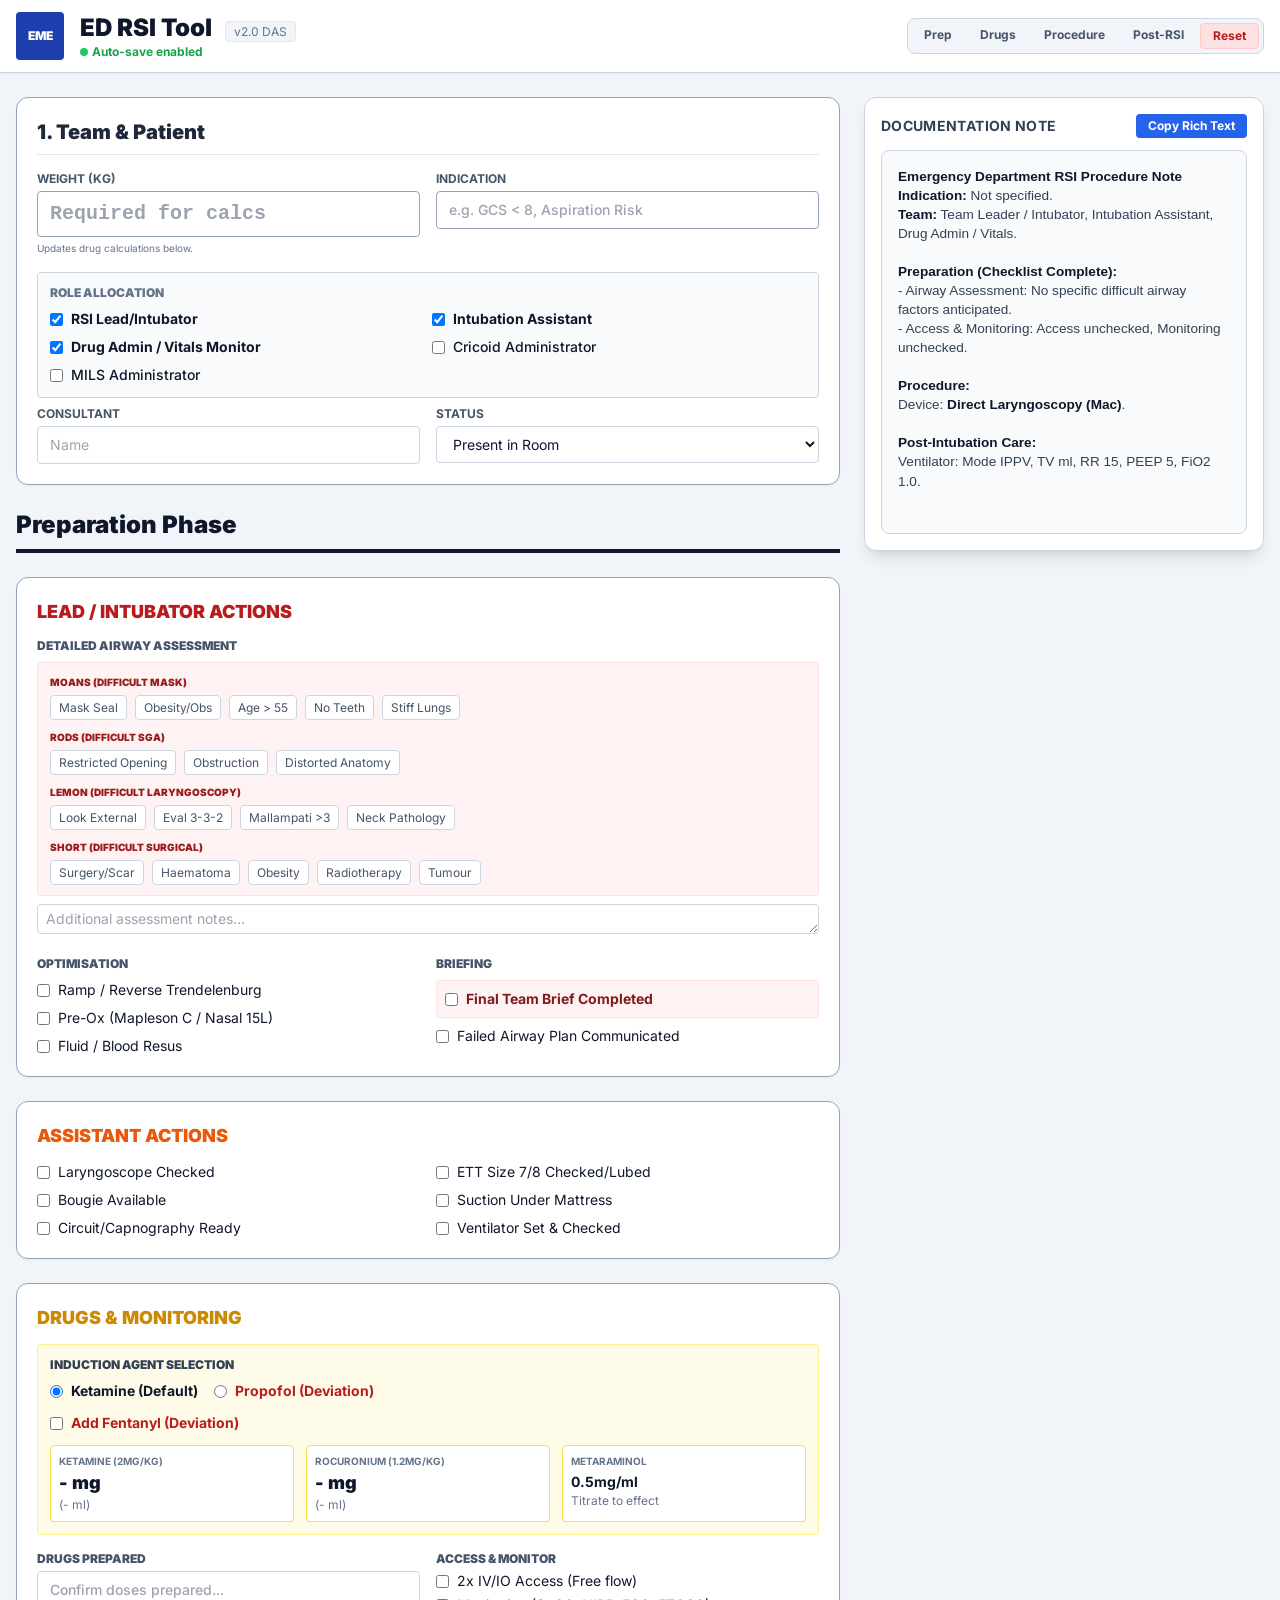
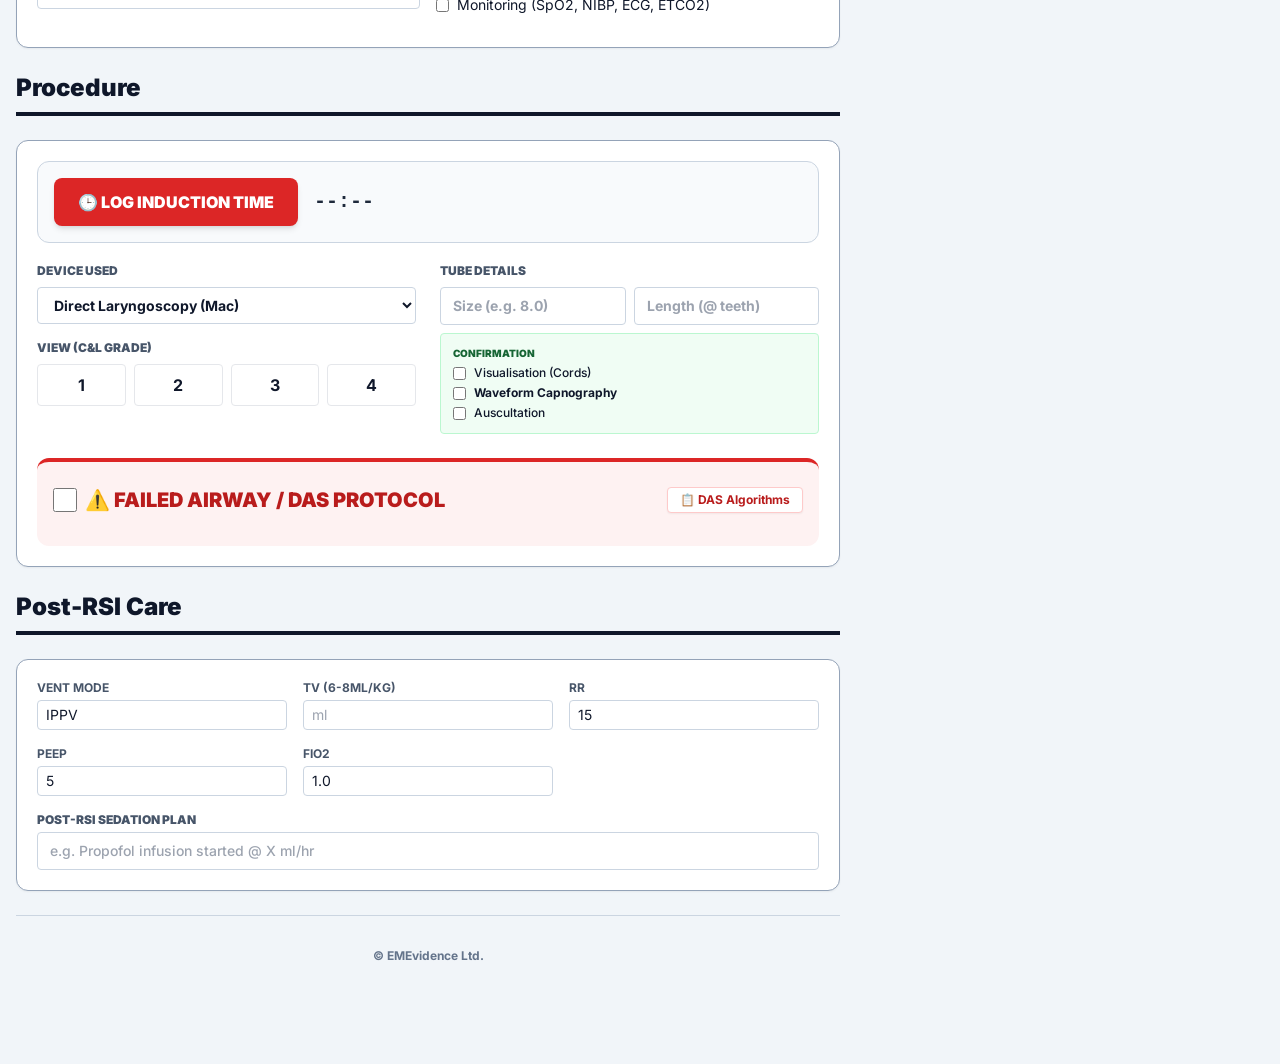
==== commit 433e0dfd: "Replace missing DAS algorithm images with links and fix header overflow Co-Authored-By: Claude Opus " ====
--- a/rsi-standalone.html
+++ b/rsi-standalone.html
@@ -94,7 +94,7 @@
     <header class="bg-white shadow-sm sticky top-0 z-50 border-b border-slate-300">
         <div class="container mx-auto px-4 py-3 flex justify-between items-center">
             <div class="flex items-center gap-4">
-                <div class="h-12 w-12 bg-blue-800 rounded flex items-center justify-center text-white font-black text-xs">EMEvidence</div>
+                <div class="h-12 w-12 bg-blue-800 rounded flex items-center justify-center text-white font-black text-xs">EME</div>
                 <div>
                     <h1 class="text-xl md:text-2xl font-black text-slate-900 leading-tight">ED RSI Tool <span class="text-xs font-normal text-slate-500 bg-slate-100 px-2 py-0.5 rounded border ml-2">v2.0 DAS</span></h1>
                     <p class="text-xs text-green-600 font-bold flex items-center gap-1" id="saveStatus">
@@ -362,18 +362,18 @@
                                 <span class="text-xl font-black text-red-700 uppercase">⚠️ Failed Airway / DAS Protocol</span>
                             </label>
                             <button id="toggleAlgoImages" class="text-xs bg-white border border-red-200 text-red-700 font-bold px-3 py-1 rounded shadow-sm hover:bg-red-100">
-                                📷 Show DAS Algorithms
+                                📋 DAS Algorithms
                             </button>
                         </div>
 
                         <div id="algoImages" class="hidden grid grid-cols-1 gap-4 mb-6 border-b-2 border-red-200 pb-4">
-                            <div class="bg-white p-2 rounded shadow">
-                                <h4 class="font-bold text-center text-slate-700 mb-1">Plan A</h4>
-                                <img src="das_plan_a.png" onerror="this.style.display='none'" alt="DAS Plan A" class="w-full h-auto rounded">
-                            </div>
-                            <div class="bg-white p-2 rounded shadow">
-                                <h4 class="font-bold text-center text-slate-700 mb-1">Plan B/C/D</h4>
-                                <img src="das_plan_b_c_d.png" onerror="this.style.display='none'" alt="DAS Plan B C D" class="w-full h-auto rounded">
+                            <div class="bg-white p-3 rounded shadow text-sm text-slate-700">
+                                <p class="mb-2">The DAS algorithms are published by the Difficult Airway Society and are not reproduced here. Open the official versions:</p>
+                                <ul class="space-y-1">
+                                    <li><a href="https://das.uk.com/algorithms" target="_blank" rel="noopener" class="font-bold text-red-700 underline">DAS algorithms (das.uk.com)</a></li>
+                                    <li><a href="https://das.uk.com/guidelines/das_intubation_guidelines/" target="_blank" rel="noopener" class="font-bold text-red-700 underline">DAS 2025 guideline: unanticipated difficult tracheal intubation in adults</a></li>
+                                </ul>
+                                <p class="mt-2 text-xs text-slate-500">The Plan A to D checklist below follows the same structure.</p>
                             </div>
                         </div>
 
@@ -899,7 +899,7 @@
                     e.preventDefault();
                     const imgBox = document.getElementById('algoImages');
                     imgBox.classList.toggle('hidden');
-                    toggleBtn.innerText = imgBox.classList.contains('hidden') ? '📷 Show DAS Algorithms' : '🙈 Hide Images';
+                    toggleBtn.innerText = imgBox.classList.contains('hidden') ? '📋 DAS Algorithms' : '🙈 Hide';
                 });
             }
             
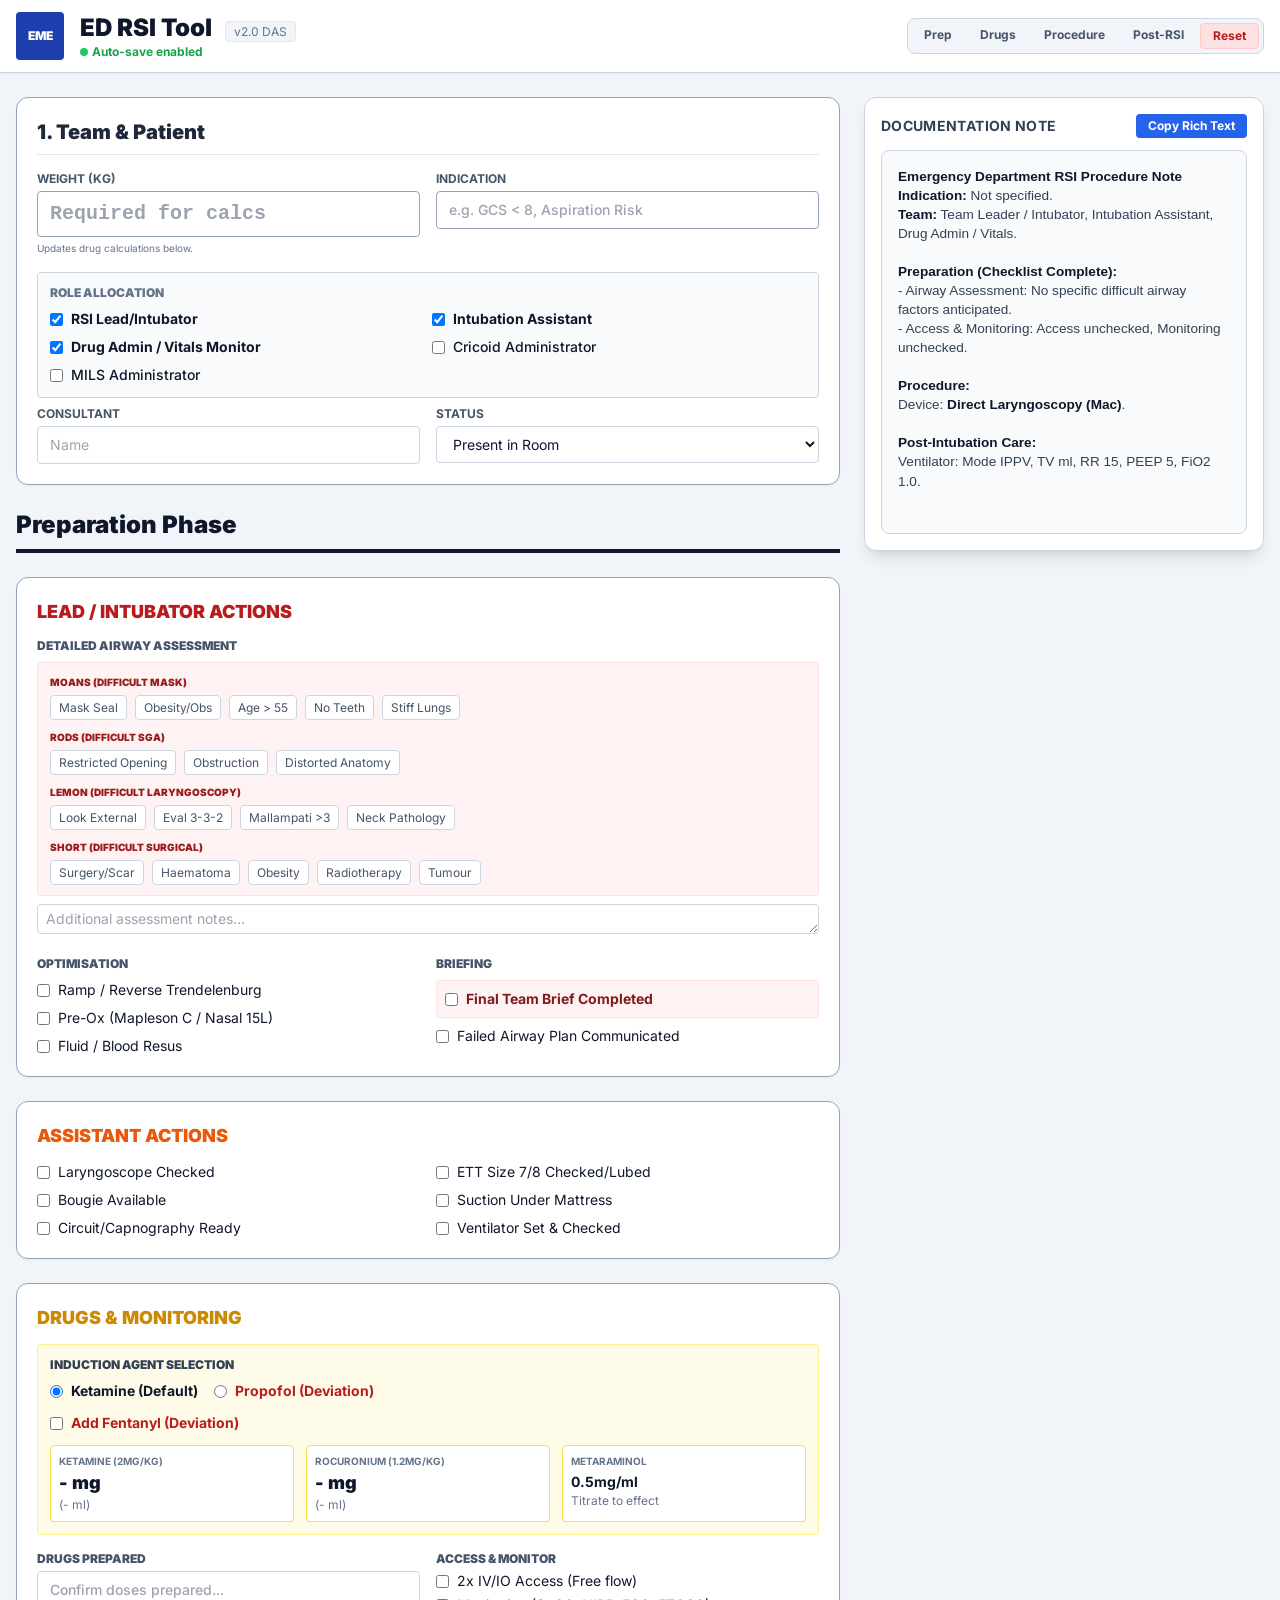
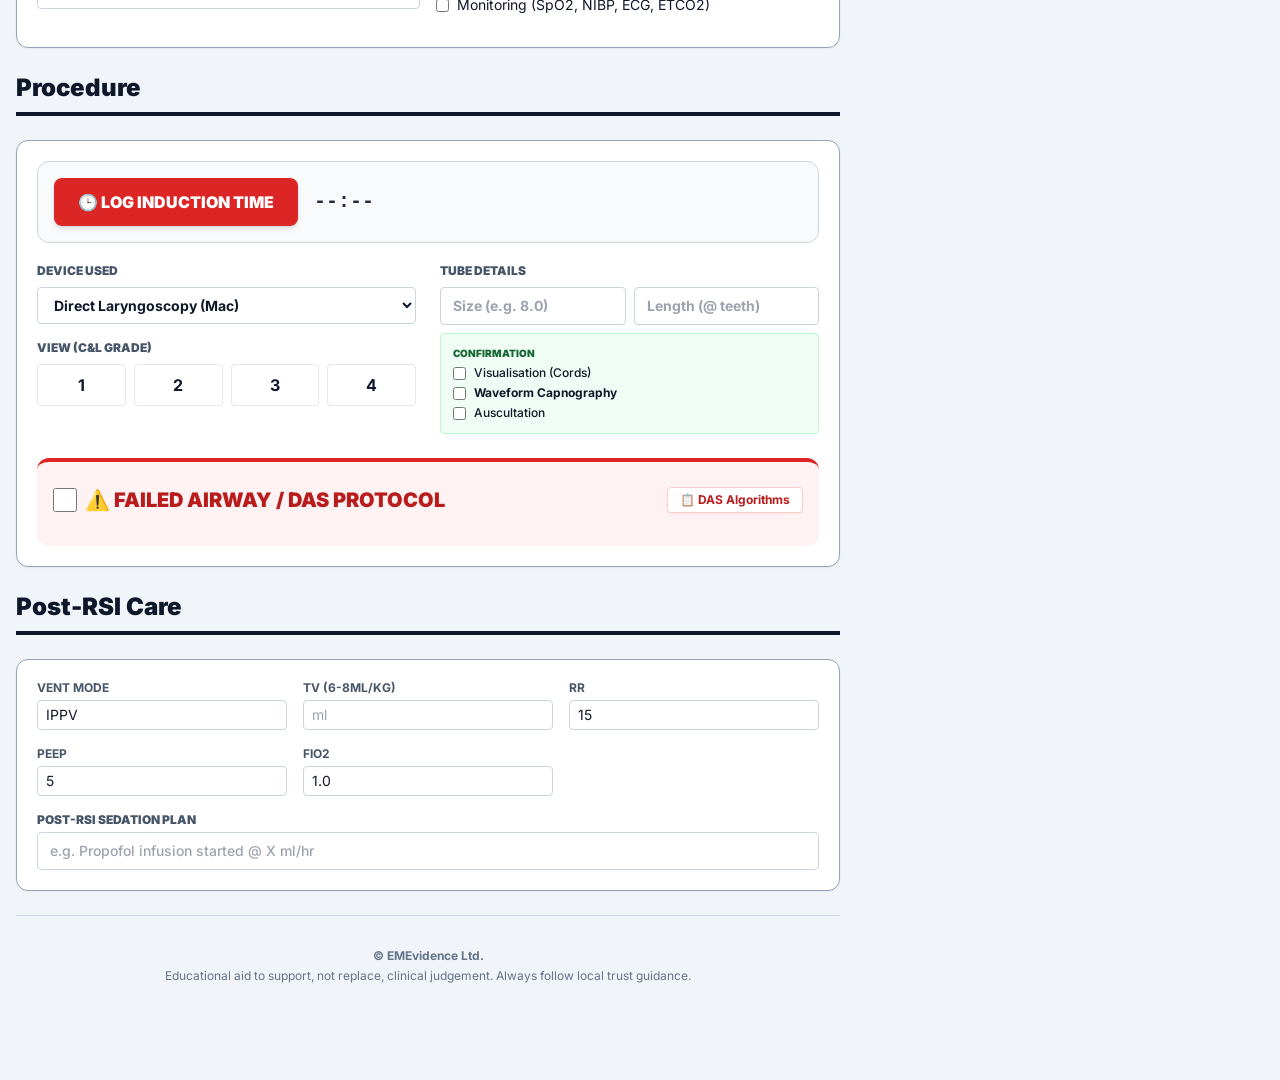
==== commit 6052dafe: "Bundle Tailwind CSS locally and add clinical judgement footer line Replace the Tailwind Play CDN scr" ====
--- a/rsi-standalone.html
+++ b/rsi-standalone.html
@@ -463,6 +463,7 @@
 
                 <footer class="mt-8 py-8 text-center border-t border-slate-300">
                     <p class="text-xs text-slate-500 font-bold mb-1">&copy; EMEvidence Ltd.</p>
+                    <p class="text-xs text-slate-500">Educational aid to support, not replace, clinical judgement. Always follow local trust guidance.</p>
                 </footer>
             </div>
 
